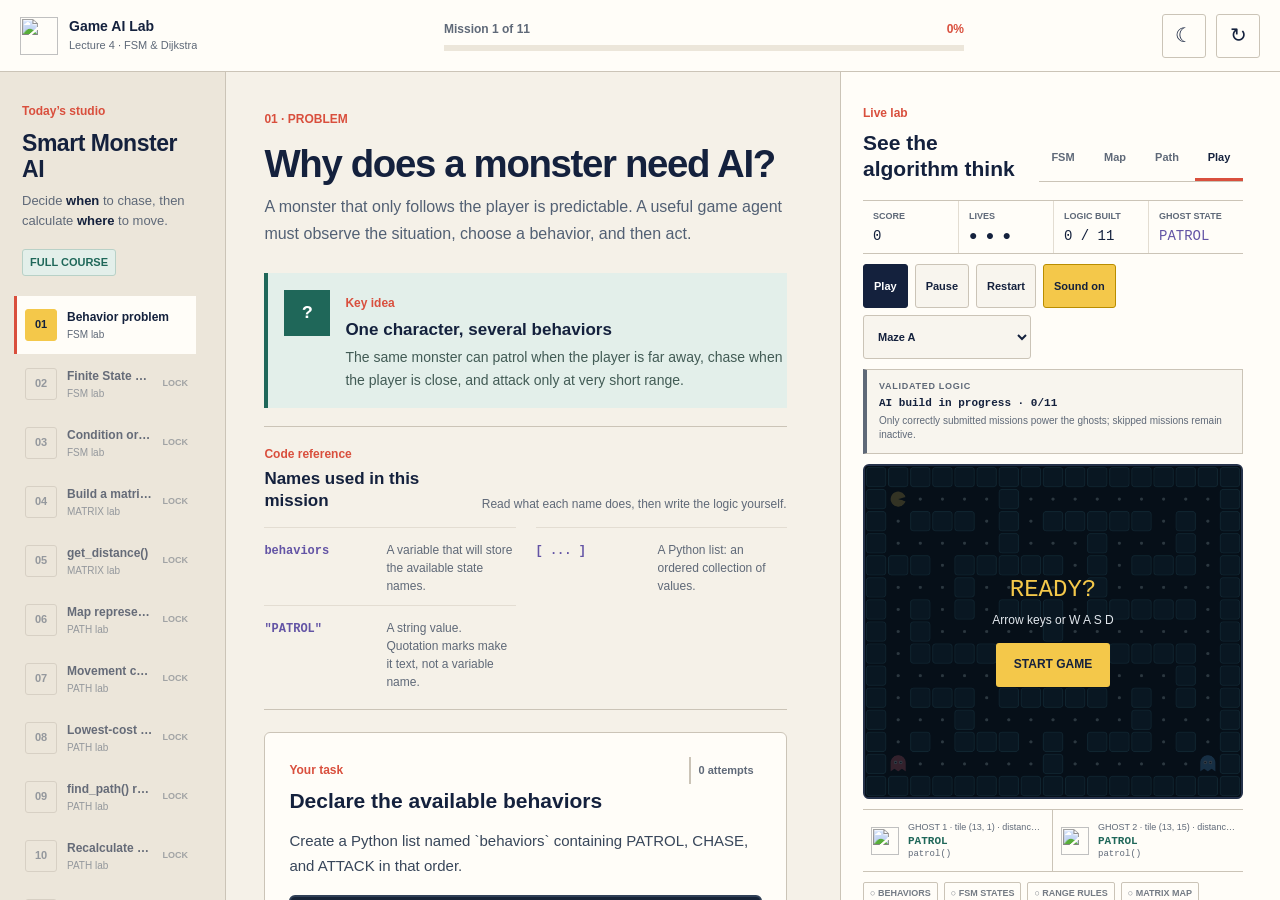
==== index.html @ 7ce1d68b "Add files via upload" ====
<!doctype html>
<html lang="en">
<head>
  <meta charset="UTF-8">
  <meta name="viewport" content="width=device-width, initial-scale=1.0">
  <meta name="description" content="Interactive Game AI lesson for high-school students: FSM and Dijkstra pathfinding.">
  <title>Game AI Lab · FSM &amp; Dijkstra</title>
  <script>
    (() => {
      const key = "game-ai-lab-theme-v1";
      try {
        const saved = localStorage.getItem(key);
        const theme = saved === "dark" || saved === "light"
          ? saved
          : (window.matchMedia("(prefers-color-scheme: dark)").matches ? "dark" : "light");
        document.documentElement.dataset.theme = theme;
        document.documentElement.style.colorScheme = theme;
      } catch (_) {
        document.documentElement.dataset.theme = "light";
      }
    })();
  </script>
  <link rel="stylesheet" href="styles.css">
</head>
<body>
  <a class="skip-link" href="#mainContent">Skip to lesson</a>
  <div class="app-shell">
    <header class="topbar">
      <a class="brand" href="#" aria-label="Game AI Lab home">
        <span class="brand-mark"><img src="assets/maze-runner-open.svg" alt=""></span>
        <span><strong>Game AI Lab</strong><small>Lecture 4 · FSM &amp; Dijkstra</small></span>
      </a>
      <div class="course-progress" id="courseProgress" role="progressbar" aria-label="Course progress" aria-valuemin="0" aria-valuemax="100" aria-valuenow="0">
        <div class="progress-copy"><span id="progressLabel">MISSION 1 / 11</span><strong id="progressPercent">0%</strong></div>
        <div class="progress-track"><span id="progressBar"></span></div>
      </div>
      <div class="top-actions">
        <button class="icon-button" id="themeToggleBtn" title="Switch to dark mode" aria-label="Switch to dark mode" aria-pressed="false"><span id="themeIcon" aria-hidden="true">☾</span></button>
        <button class="icon-button" id="resetProgressBtn" title="Reset course progress" aria-label="Reset course progress">↻</button>
      </div>
    </header>

    <aside class="syllabus-panel" aria-label="Lesson missions">
      <div class="syllabus-head">
        <span class="eyebrow">Today’s studio</span>
        <h1>Smart Monster AI</h1>
        <p>Decide <em>when</em> to chase, then calculate <em>where</em> to move.</p>
      </div>
      <div class="course-meta">
        <span>FULL COURSE</span>
      </div>
      <nav id="missionNav" class="mission-nav"></nav>
      <div class="sidebar-note">
        <span>Core formula</span>
        <code>new_cost = current + tile_cost</code>
      </div>
    </aside>

    <main class="lesson-panel" id="mainContent" tabindex="-1">
      <div class="mission-kicker">
        <span id="missionPhase">01 · PROBLEM</span>
      </div>
      <h2 id="missionTitle">Why does a monster need AI?</h2>
      <p id="missionLead" class="mission-lead"></p>

      <section class="concept-card" id="conceptCard" aria-labelledby="conceptTitle">
        <div class="concept-icon" id="conceptIcon">?</div>
        <div>
          <span class="card-label">Key idea</span>
          <h3 id="conceptTitle"></h3>
          <p id="conceptText"></p>
        </div>
      </section>

      <section class="code-reference" id="codeReference" hidden aria-labelledby="codeReferenceTitle"></section>

      <section class="mission-guide" id="missionGuide" hidden></section>

      <section class="task-card" aria-labelledby="taskTitle">
        <div class="task-head">
          <div><span class="card-label">Your task</span><h3 id="taskTitle"></h3></div>
          <div class="attempts" id="attemptsLabel">0 attempts</div>
        </div>
        <p id="taskPrompt" class="task-prompt"></p>
        <div id="answerArea" class="answer-area"></div>
        <div id="hintHistory" class="hint-history" aria-live="polite"></div>
        <div id="feedback" class="feedback" role="status" aria-live="polite"></div>
        <div class="task-actions">
          <button class="button skip" id="skipBtn">Skip mission</button>
          <button class="button ghost" id="hintBtn">Hint <span id="hintCount">0/3</span></button>
          <button class="button primary" id="checkBtn">Check answer</button>
        </div>
      </section>

      <div class="lesson-footer">
        <button class="text-button" id="prevBtn">← Previous</button>
        <span id="saveState">Progress saves automatically</span>
        <button class="button next" id="nextBtn" disabled>Next mission →</button>
      </div>
    </main>

    <aside class="lab-panel">
      <div class="lab-head">
        <div><span class="eyebrow">Live lab</span><h2>See the algorithm think</h2></div>
        <div class="lab-tabs" role="tablist" aria-label="Lab view">
          <button id="fsmTab" class="lab-tab active" role="tab" aria-controls="fsmLab" aria-selected="true">FSM</button>
          <button id="matrixTab" class="lab-tab" role="tab" aria-controls="matrixLab" aria-selected="false" tabindex="-1">Map</button>
          <button id="pathTab" class="lab-tab" role="tab" aria-controls="pathLab" aria-selected="false" tabindex="-1">Path</button>
          <button id="playTab" class="lab-tab" role="tab" aria-controls="playLab" aria-selected="false" tabindex="-1">Play</button>
        </div>
      </div>

      <section id="fsmLab" class="lab-view active" role="tabpanel" aria-labelledby="fsmTab">
        <div class="fsm-scene">
          <div class="distance-line" id="distanceLine"><span class="ghost-token"><img src="assets/ghost-coral.svg" alt="Ghost"></span><span class="distance-dots"></span><span class="player-token"><img src="assets/maze-runner-open.svg" alt="Maze runner"></span></div>
          <div class="distance-readout"><label for="distanceSlider">distance_to_player</label><strong id="distanceValue">230</strong></div>
          <input id="distanceSlider" type="range" min="0" max="300" value="230" aria-label="Distance to player">
        </div>
        <div class="state-flow">
          <article class="state-card" data-state="PATROL"><span>PATROL</span><small>distance &gt;= 200</small></article>
          <span class="flow-arrow">→</span>
          <article class="state-card" data-state="CHASE"><span>CHASE</span><small>50 &lt;= distance &lt; 200</small></article>
          <span class="flow-arrow">→</span>
          <article class="state-card" data-state="ATTACK"><span>ATTACK</span><small>distance &lt; 50</small></article>
        </div>
        <div class="lab-status"><span>CURRENT STATE</span><strong id="currentState">PATROL</strong><p id="stateReason">The player is far away, so the monster patrols.</p></div>
        <div class="mini-code"><span>Specific condition first</span><pre><code>if distance &lt; 50:       ATTACK
elif distance &lt; 200:    CHASE
else:                    PATROL</code></pre></div>
      </section>

      <section id="matrixLab" class="lab-view" role="tabpanel" aria-labelledby="matrixTab" hidden>
        <div class="matrix-lab-head">
          <span class="card-label">Student-built map</span>
          <h3>Matrix → Pac-Man board</h3>
          <p>Use <code>0</code> for paths, <code>1</code> for walls, and the strings <code>"P"</code>, <code>"G1"</code>, <code>"G2"</code> for character starts. One automatic wall is added around the matrix.</p>
          <button class="button primary" id="runMatrixLabBtn">Run current code</button>
        </div>
        <div class="matrix-stage">
          <div id="matrixGrid" class="matrix-grid empty" aria-label="Student matrix map preview">
            <span>Run an N × N matrix to build the map.</span>
          </div>
        </div>
        <div class="matrix-legend" aria-label="Matrix value legend">
          <span><i class="matrix-floor-key"></i><code>0</code> Pellet path</span>
          <span><i class="matrix-wall-key"></i><code>1</code> Maze wall</span>
          <span><img src="assets/maze-runner-open.svg" alt=""><code>"P"</code> Pac-Man</span>
          <span><img src="assets/ghost-coral.svg" alt=""><code>"G1"</code> Ghost 1</span>
          <span><img src="assets/ghost-blue.svg" alt=""><code>"G2"</code> Ghost 2</span>
          <span><i class="matrix-boundary-key"></i>Auto border</span>
        </div>
        <div class="metrics matrix-metrics">
          <div><span>BOARD</span><strong id="matrixSize">—</strong></div>
          <div><span>PATHS</span><strong id="matrixFloor">0</strong></div>
          <div><span>WALLS</span><strong id="matrixWalls">0</strong></div>
        </div>
        <div class="matrix-coordinates" aria-label="Character matrix coordinates">
          <div><span>PAC-MAN</span><strong id="matrixPacmanPos">—</strong></div>
          <div><span>GHOST 1</span><strong id="matrixGhostPos">—</strong></div>
          <div><span>GHOST 2</span><strong id="matrixGhost2Pos">—</strong></div>
          <div><span>GET_DISTANCE</span><strong id="matrixDistance">—</strong></div>
        </div>
        <div id="matrixStatus" class="path-status">No matrix has been run yet.</div>
      </section>

      <section id="pathLab" class="lab-view" role="tabpanel" aria-labelledby="pathTab" hidden>
        <div class="guide-launch">
          <div>
            <span class="guide-launch-label">Full visual guide</span>
            <strong>Explore all 7 Dijkstra cases</strong>
            <p>Place the ghost and Pac-Man, edit tile costs, and watch every search decision.</p>
          </div>
          <button class="button primary" id="openDijkstraGuideBtn">Open guide</button>
        </div>
        <div class="map-tabs" id="mapTabs" aria-label="Pathfinding map"></div>
        <div class="path-controls">
          <button class="small-button" id="stepPathBtn">Step</button>
          <button class="small-button primary-small" id="runPathBtn">Run</button>
          <button class="small-button" id="resetPathBtn">Reset</button>
          <button class="small-button" id="editCostBtn">Edit cost</button>
          <select id="speedSelect" aria-label="Animation speed"><option value="650">1×</option><option value="300">2×</option><option value="120">4×</option></select>
        </div>
        <div id="pathStatus" class="path-status">Start has cost 0. Press Step or Run.</div>
        <div class="grid-stage"><div id="pathGrid" class="path-grid" aria-label="Dijkstra pathfinding grid"></div></div>
        <div class="legend">
          <span><i class="frontier-key"></i>Frontier</span>
          <span><i class="visited-key"></i>Visited</span>
          <span><i class="current-key"></i>Current</span>
          <span><i class="path-key"></i>Path</span>
        </div>
        <div class="metrics">
          <div><span>FRONTIER</span><strong id="frontierMetric">1</strong></div>
          <div><span>VISITED</span><strong id="visitedMetric">0</strong></div>
          <div><span>PATH COST</span><strong id="costMetric">—</strong></div>
        </div>
      </section>

      <section id="playLab" class="lab-view" role="tabpanel" aria-labelledby="playTab" hidden>
        <div class="game-hud">
          <div><span>SCORE</span><strong id="gameScore">0</strong></div>
          <div><span>LIVES</span><strong id="gameLives">● ● ●</strong></div>
          <div><span>LOGIC BUILT</span><strong id="aiBuild">0 / 11</strong></div>
          <div class="game-state-main"><span>GHOST STATE</span><strong id="gameMainState">PATROL</strong></div>
        </div>
        <div class="game-controls">
          <button class="small-button primary-small" id="gamePlayBtn">Play</button>
          <button class="small-button" id="gamePauseBtn">Pause</button>
          <button class="small-button" id="gameRestartBtn">Restart</button>
          <button class="small-button active" id="gameSoundBtn">Sound on</button>
          <select id="gameMapSelect" aria-label="Game map"><option value="0">Maze A</option><option value="1">Maze B</option><option value="2" id="studentMapOption" disabled>Student map · build first</option></select>
        </div>
        <div class="runtime-status" id="runtimeStatus" data-ready="false" role="status">
          <span>VALIDATED LOGIC</span>
          <strong>AI build in progress</strong>
          <small>Correctly submitted missions power the playable ghosts.</small>
        </div>
        <div class="game-stage">
          <canvas id="gameCanvas" width="680" height="600" tabindex="0" aria-label="Playable Pac-Man game"></canvas>
          <div id="gameOverlay" class="game-overlay show">
            <strong>READY?</strong>
            <span>Arrow keys or W A S D</span>
            <button id="overlayPlayBtn">START GAME</button>
          </div>
        </div>
        <div class="ghost-monitor" id="ghostMonitor"></div>
        <div class="ai-feature-list" id="aiFeatureList"></div>
        <p class="game-note">The game runtime mirrors the validated Python logic: FSM chooses the state, CHASE calls Dijkstra, and <code>path[1]</code> becomes the ghost's next tile.</p>
      </section>
    </aside>
  </div>

  <dialog id="completeDialog" class="complete-dialog">
    <div class="complete-orbit"><span>✓</span></div>
    <span class="eyebrow">MISSION COMPLETE</span>
    <h2>You built a smart monster.</h2>
    <p>FSM decides <strong>when</strong> to chase. Dijkstra decides <strong>which path</strong> to take.</p>
    <div class="result-grid">
      <div><span>COURSE</span><strong>SMART MONSTER AI</strong></div>
      <div><span>MISSIONS</span><strong id="resultMissions">11 / 11</strong></div>
      <div><span>SKIPPED</span><strong id="resultSkipped">0</strong></div>
      <div><span>HINTS USED</span><strong id="resultHints"></strong></div>
    </div>
    <button class="button primary" id="closeCompleteBtn">Return to lab</button>
  </dialog>

  <dialog id="dijkstraGuideDialog" class="dijkstra-guide-dialog" aria-labelledby="dijkstraGuideTitle">
    <div class="guide-dialog-bar">
      <div>
        <strong id="dijkstraGuideTitle">Dijkstra Visual Guide</strong>
        <span>Complete interactive guide · 7 map cases</span>
      </div>
      <button class="guide-close" id="closeDijkstraGuideBtn" aria-label="Close Dijkstra visual guide">Close</button>
    </div>
    <iframe id="dijkstraGuideFrame" src="dijkstra_visual_guide.html" title="Interactive Dijkstra Algorithm Visual Guide"></iframe>
  </dialog>

  <div id="toast" class="toast" role="status"></div>

  <script src="data.js"></script>
  <script src="app.js"></script>
</body>
</html>
---- styles.css ----
:root {
  color-scheme: light;
  --paper: #f5f1e8;
  --surface: #fffdf8;
  --surface-muted: #ece6da;
  --surface-soft: #f8f5ee;
  --ink: #14213d;
  --text: #28364d;
  --muted: #5f6978;
  --line: #cbc4b7;
  --line-soft: #e3ddd2;
  --accent: #d94f3d;
  --accent-soft: #f8e6e1;
  --teal: #1f6759;
  --teal-soft: #e3efea;
  --violet: #6354a5;
  --violet-soft: #ece9f7;
  --yellow: #f4c84a;
  --yellow-soft: #fff4ca;
  --blue: #2f7896;
  --blue-soft: #e1eff4;
  --danger: #ad382f;
  --danger-soft: #f9e7e4;
  --red: #ad382f;
  --code: #172438;
  --code-text: #f7f1e4;
  --focus: #c2410c;
  --radius-sm: 3px;
  --radius: 6px;
  --font-ui: "Segoe UI Variable", "Aptos", "Segoe UI", Arial, sans-serif;
  --font-code: "Cascadia Code", Consolas, "Courier New", monospace;
}

:root[data-theme="dark"] {
  color-scheme: dark;
  --paper: #111821;
  --surface: #192330;
  --surface-muted: #161f2c;
  --surface-soft: #202b39;
  --ink: #f1f3f5;
  --text: #d9e0e9;
  --muted: #aeb8c4;
  --line: #465160;
  --line-soft: #303c4b;
  --accent: #ff7b67;
  --accent-soft: #3a2728;
  --teal: #69d0bb;
  --teal-soft: #173832;
  --violet: #b6a7ff;
  --violet-soft: #2d2949;
  --yellow: #f4d167;
  --yellow-soft: #3d3520;
  --blue: #7bc6e3;
  --blue-soft: #173541;
  --danger: #ff8c7f;
  --danger-soft: #3d2528;
  --red: #ff8c7f;
  --code: #0b1320;
  --code-text: #f4f1e8;
  --focus: #ffbd59;
}

* { box-sizing: border-box; }
html { min-width: 320px; background: var(--paper); }
body {
  min-width: 320px;
  min-height: 100dvh;
  margin: 0;
  overflow-x: hidden;
  background: var(--paper);
  color: var(--text);
  font-family: var(--font-ui);
  font-size: 16px;
  line-height: 1.55;
  text-rendering: optimizeLegibility;
}

button, input, textarea, select { font: inherit; }
button { color: inherit; touch-action: manipulation; }
img, canvas { max-width: 100%; }
[hidden] { display: none !important; }

.skip-link {
  position: fixed;
  left: 12px;
  top: 10px;
  z-index: 100;
  padding: 10px 14px;
  border: 2px solid var(--ink);
  background: var(--surface);
  color: var(--ink);
  font-weight: 700;
  text-decoration: none;
  transform: translateY(-140%);
}
.skip-link:focus { transform: translateY(0); }

button:focus-visible,
select:focus-visible,
input:focus-visible,
textarea:focus-visible,
[tabindex]:focus-visible,
a:focus-visible {
  outline: 3px solid var(--focus);
  outline-offset: 3px;
}

.app-shell {
  min-height: 100dvh;
  display: grid;
  grid-template-columns: 226px minmax(460px, 1fr) minmax(390px, 440px);
  grid-template-rows: 72px minmax(0, 1fr);
}

.topbar {
  position: sticky;
  top: 0;
  z-index: 20;
  grid-column: 1 / -1;
  display: grid;
  grid-template-columns: 226px minmax(280px, 1fr) auto;
  align-items: center;
  gap: 24px;
  min-width: 0;
  padding: 0 20px;
  border-bottom: 1px solid var(--line);
  background: var(--surface);
}

.brand {
  min-width: 0;
  min-height: 44px;
  display: flex;
  align-items: center;
  gap: 11px;
  color: var(--ink);
  text-decoration: none;
}
.brand-mark {
  flex: 0 0 auto;
  width: 38px;
  height: 38px;
}
.brand-mark img { display: block; width: 38px; height: 38px; }
.brand strong, .brand small { display: block; }
.brand strong { font-size: 14px; line-height: 1.2; }
.brand small {
  margin-top: 3px;
  overflow: hidden;
  color: var(--muted);
  font-size: 11px;
  line-height: 1.3;
  text-overflow: ellipsis;
  white-space: nowrap;
}

.course-progress {
  width: min(520px, 100%);
  justify-self: center;
}
.progress-copy {
  display: flex;
  justify-content: space-between;
  margin-bottom: 7px;
  color: var(--muted);
  font-size: 12px;
  font-weight: 600;
}
.progress-copy strong { color: var(--accent); }
.progress-track {
  height: 6px;
  overflow: hidden;
  background: var(--surface-muted);
}
.progress-track span {
  display: block;
  width: 0;
  height: 100%;
  background: var(--accent);
  transition: width .2s ease-out;
}

.top-actions {
  display: flex;
  align-items: center;
}
.top-actions { gap: 10px; justify-self: end; }
.icon-button {
  width: 44px;
  height: 44px;
  border: 1px solid var(--line);
  border-radius: var(--radius-sm);
  background: var(--surface);
  color: var(--ink);
  font-size: 20px;
  cursor: pointer;
}
.icon-button:hover { border-color: var(--accent); color: var(--accent); }
#themeIcon { display: block; line-height: 1; transform: translateY(-1px); }

.syllabus-panel,
.lesson-panel,
.lab-panel {
  min-width: 0;
  min-height: 0;
  height: calc(100dvh - 72px);
  overflow-y: auto;
  scrollbar-gutter: stable;
}

.syllabus-panel {
  padding: 26px 14px 18px;
  border-right: 1px solid var(--line);
  background: var(--surface-muted);
}
.syllabus-head { padding: 0 8px; }
.eyebrow,
.card-label {
  color: var(--accent);
  font-size: 12px;
  font-weight: 750;
}
.syllabus-head h1 {
  margin: 7px 0 8px;
  color: var(--ink);
  font-size: 23px;
  line-height: 1.15;
  letter-spacing: -.02em;
}
.syllabus-head p {
  margin: 0;
  color: var(--muted);
  font-size: 13px;
  line-height: 1.55;
}
.syllabus-head em {
  color: var(--ink);
  font-style: normal;
  font-weight: 700;
}
.course-meta {
  display: flex;
  flex-wrap: wrap;
  gap: 7px;
  margin: 18px 8px 20px;
}
.course-meta span {
  padding: 4px 7px;
  border: 1px solid #b8d1c7;
  border-radius: var(--radius-sm);
  background: var(--teal-soft);
  color: var(--teal);
  font-size: 11px;
  font-weight: 700;
}

.mission-nav { display: grid; gap: 1px; }
.nav-mission {
  width: 100%;
  min-height: 58px;
  display: grid;
  grid-template-columns: 32px minmax(0, 1fr) auto;
  align-items: center;
  gap: 10px;
  padding: 7px 8px;
  border: 0;
  border-left: 3px solid transparent;
  background: transparent;
  text-align: left;
  cursor: pointer;
}
.nav-mission:hover:not(:disabled) { background: rgba(255, 253, 248, .62); }
.nav-mission.active {
  border-left-color: var(--accent);
  background: var(--surface);
}
.nav-mission:disabled {
  color: #787f88;
  cursor: not-allowed;
  opacity: .62;
}
.nav-num {
  width: 32px;
  height: 32px;
  display: grid;
  place-items: center;
  border: 1px solid var(--line);
  border-radius: var(--radius-sm);
  background: transparent;
  color: var(--muted);
  font-size: 11px;
  font-weight: 800;
}
.nav-mission.active .nav-num {
  border-color: var(--yellow);
  background: var(--yellow);
  color: var(--ink);
}
.nav-mission.complete .nav-num {
  border-color: #a9c8bb;
  background: var(--teal-soft);
  color: var(--teal);
}
.nav-mission.skipped .nav-num {
  border-color: #b98d00;
  background: var(--yellow-soft);
  color: #725800;
}
.nav-mission.skipped .nav-lock { color: #806500; }
.nav-copy { min-width: 0; }
.nav-copy strong,
.nav-copy small { display: block; }
.nav-copy strong {
  overflow: hidden;
  color: var(--ink);
  font-size: 12px;
  line-height: 1.25;
  text-overflow: ellipsis;
  white-space: nowrap;
}
.nav-copy small {
  margin-top: 4px;
  color: var(--muted);
  font-size: 10px;
  line-height: 1.2;
}
.nav-lock {
  color: #747b84;
  font-size: 9px;
  font-weight: 700;
}
.sidebar-note {
  margin: 20px 8px 0;
  padding: 12px;
  border-top: 1px solid var(--line);
}
.sidebar-note span {
  display: block;
  margin-bottom: 7px;
  color: var(--muted);
  font-size: 11px;
  font-weight: 700;
}
.sidebar-note code {
  color: var(--ink);
  font: 10px/1.55 var(--font-code);
  overflow-wrap: anywhere;
  white-space: normal;
}

.lesson-panel {
  padding: clamp(28px, 3vw, 44px);
  background: var(--paper);
}
.lesson-panel > * {
  width: min(100%, 780px);
  margin-left: auto;
  margin-right: auto;
}
.mission-kicker {
  display: flex;
  justify-content: flex-start;
  gap: 16px;
  color: var(--muted);
  font-size: 12px;
  font-weight: 700;
}
.mission-kicker span:first-child { color: var(--accent); }
.lesson-panel > h2 {
  margin-top: 14px;
  margin-bottom: 10px;
  color: var(--ink);
  font-size: clamp(31px, 3vw, 42px);
  line-height: 1.08;
  letter-spacing: -.035em;
}
.mission-lead {
  max-width: 68ch;
  margin-top: 0;
  margin-bottom: 26px;
  color: #526074;
  font-size: 16px;
  line-height: 1.65;
}

.concept-card {
  display: grid;
  grid-template-columns: 46px minmax(0, 1fr);
  gap: 15px;
  padding: 17px 0 17px 16px;
  border: 0;
  border-left: 4px solid var(--teal);
  background: var(--teal-soft);
}
.concept-icon {
  width: 46px;
  height: 46px;
  display: grid;
  place-items: center;
  background: var(--teal);
  color: #fff;
  font: 800 18px var(--font-code);
}
.concept-card h3 {
  margin: 4px 0 5px;
  color: var(--ink);
  font-size: 17px;
  line-height: 1.3;
}
.concept-card p {
  max-width: 68ch;
  margin: 0;
  color: #425b55;
  font-size: 14px;
  line-height: 1.6;
}

.code-reference {
  margin-top: 18px;
  padding: 18px 0;
  border-top: 1px solid var(--line);
  border-bottom: 1px solid var(--line);
}
.code-reference-head {
  display: grid;
  grid-template-columns: minmax(0, 1fr) auto;
  align-items: end;
  gap: 4px 20px;
}
.code-reference-head .card-label { grid-column: 1 / -1; }
.code-reference-head h3 {
  margin: 0;
  color: var(--ink);
  font-size: 17px;
  line-height: 1.35;
}
.code-reference-head p {
  margin: 0;
  color: var(--muted);
  font-size: 12px;
  line-height: 1.45;
  text-align: right;
}
.code-reference-grid {
  display: grid;
  grid-template-columns: repeat(2, minmax(0, 1fr));
  gap: 10px 20px;
  margin: 14px 0 0;
}
.code-reference-grid > div {
  min-width: 0;
  display: grid;
  grid-template-columns: minmax(112px, .72fr) minmax(0, 1.6fr);
  gap: 10px;
  align-items: baseline;
  padding-top: 9px;
  border-top: 1px solid var(--line-soft);
}
.code-reference-grid dt,
.code-reference-grid dd { margin: 0; }
.code-reference-grid dt code {
  color: var(--violet);
  font: 700 12px/1.45 var(--font-code);
  overflow-wrap: anywhere;
}
.code-reference-grid dd {
  color: var(--muted);
  font-size: 12px;
  line-height: 1.5;
}

.mission-guide {
  margin-top: 18px;
  padding: 22px;
  border: 1px solid var(--line);
  border-radius: var(--radius);
  background: var(--surface-soft);
}
.mission-guide-head h3 {
  margin: 5px 0 6px;
  color: var(--ink);
  font-size: 20px;
  line-height: 1.3;
}
.mission-guide-head p {
  max-width: 72ch;
  margin: 0;
  color: var(--text);
  font-size: 14px;
}
.mission-term-grid {
  display: grid;
  grid-template-columns: repeat(2, minmax(0, 1fr));
  gap: 1px;
  margin: 18px 0;
  border: 1px solid var(--line);
  background: var(--line);
}
.mission-term-grid > div {
  min-width: 0;
  padding: 12px 14px;
  background: var(--surface);
}
.mission-term-grid dt { margin-bottom: 5px; }
.mission-term-grid dt code {
  color: var(--violet);
  font: 700 13px var(--font-code);
  overflow-wrap: anywhere;
}
.mission-term-grid dd {
  margin: 0;
  color: var(--muted);
  font-size: 13px;
  line-height: 1.5;
}
.mission-example {
  padding: 17px 18px;
  border-left: 4px solid var(--violet);
  background: var(--violet-soft);
}
.mission-example h4,
.mission-workflow h4 {
  margin: 0 0 7px;
  color: var(--ink);
  font-size: 15px;
}
.mission-example p {
  margin: 0;
  color: var(--text);
  font-size: 13px;
  line-height: 1.55;
}
.mission-example pre {
  max-width: 100%;
  margin: 12px 0;
  padding: 13px 14px;
  overflow-x: auto;
  border-radius: var(--radius-sm);
  background: var(--code);
  color: var(--code-text);
  font: 13px/1.65 var(--font-code);
}
.mission-example-result { font-weight: 650; }
.mission-workflow { margin-top: 18px; }
.mission-workflow ol {
  display: grid;
  gap: 8px;
  margin: 0;
  padding-left: 25px;
}
.mission-workflow li {
  padding-left: 4px;
  color: var(--text);
  font-size: 14px;
  line-height: 1.5;
}
.mission-workflow li::marker {
  color: var(--accent);
  font-weight: 800;
}

.task-card {
  margin-top: 22px;
  padding: 24px;
  border: 1px solid var(--line);
  border-radius: var(--radius);
  background: var(--surface);
}
.task-head {
  display: flex;
  align-items: start;
  justify-content: space-between;
  gap: 16px;
}
.task-head h3 {
  margin: 5px 0 0;
  color: var(--ink);
  font-size: 21px;
  line-height: 1.3;
}
.attempts {
  flex: 0 0 auto;
  padding: 5px 8px;
  border-left: 2px solid var(--line);
  color: var(--muted);
  font-size: 11px;
  font-weight: 700;
}
.task-prompt {
  max-width: 70ch;
  color: #38465a;
  font-size: 15px;
  line-height: 1.65;
}
.answer-area { min-height: 104px; margin-top: 16px; }

.choice-grid {
  display: grid;
  grid-template-columns: repeat(2, minmax(0, 1fr));
  gap: 10px;
}
.choice-option {
  min-height: 52px;
  padding: 11px 13px;
  border: 1px solid var(--line);
  border-radius: var(--radius-sm);
  background: var(--surface-soft);
  color: var(--text);
  text-align: left;
  font-size: 14px;
  line-height: 1.4;
  cursor: pointer;
}
.choice-option:hover { border-color: var(--ink); background: #fff; }
.choice-option.selected {
  border-color: var(--teal);
  border-left-width: 4px;
  background: var(--teal-soft);
  color: var(--ink);
}

.code-input {
  width: 100%;
  max-width: 100%;
  min-height: 280px;
  padding: 15px;
  resize: vertical;
  overflow-x: hidden;
  border: 2px solid #304057;
  border-radius: var(--radius);
  outline: none;
  background: var(--code);
  color: var(--code-text);
  caret-color: var(--yellow);
  font: 14px/1.65 var(--font-code);
  tab-size: 4;
  white-space: pre-wrap;
}
.code-input:focus-visible { border-color: var(--focus); }
.code-prefix {
  max-width: 100%;
  padding: 11px 13px;
  overflow-wrap: anywhere;
  border: 1px solid var(--line);
  border-bottom: 0;
  background: var(--surface-muted);
  color: #465266;
  font: 13px/1.55 var(--font-code);
  white-space: pre-wrap;
}
.code-prefix + .code-input { border-radius: 0 0 var(--radius) var(--radius); }

.order-bank,
.order-answer {
  min-height: 56px;
  display: flex;
  flex-wrap: wrap;
  gap: 8px;
  padding: 10px;
  border-radius: var(--radius-sm);
}
.order-bank {
  border: 1px solid var(--line-soft);
  background: var(--surface-muted);
}
.order-answer {
  margin-bottom: 10px;
  border: 2px dashed #928b80;
  background: var(--surface-soft);
}
.order-answer:empty::before {
  align-self: center;
  color: var(--muted);
  content: "Click lines below to build your answer";
  font-size: 13px;
}
.order-chip {
  min-height: 40px;
  padding: 8px 10px;
  border: 1px solid #aaa296;
  border-radius: var(--radius-sm);
  background: var(--surface);
  color: var(--ink);
  font: 12px var(--font-code);
  cursor: pointer;
}
.order-answer .order-chip {
  border-color: #a79dce;
  background: var(--violet-soft);
}
.triple-grid {
  display: grid;
  grid-template-columns: repeat(3, minmax(0, 1fr));
  gap: 10px;
}
.mini-select {
  display: grid;
  gap: 7px;
  color: var(--muted);
  font-size: 12px;
}
.mini-select select {
  width: 100%;
  min-height: 44px;
  padding: 0 9px;
  border: 1px solid var(--line);
  border-radius: var(--radius-sm);
  background: var(--surface);
  color: var(--ink);
}
.task-note { margin-top: 11px; color: var(--muted); font-size: 12px; }

.code-editor { position: relative; }
.code-suggestions {
  margin-top: 6px;
  overflow: hidden;
  border: 1px solid #53647c;
  border-radius: var(--radius-sm);
  background: var(--code);
  color: var(--code-text);
  box-shadow: 0 8px 20px rgb(20 28 42 / 16%);
}
.code-suggestion {
  width: 100%;
  min-height: 46px;
  display: grid;
  grid-template-columns: minmax(0, 1fr) auto;
  align-items: center;
  gap: 14px;
  padding: 8px 12px;
  border: 0;
  border-bottom: 1px solid #344259;
  background: transparent;
  color: var(--code-text);
  text-align: left;
  cursor: pointer;
}
.code-suggestion:last-child { border-bottom: 0; }
.code-suggestion:hover,
.code-suggestion.active { background: #24324a; }
.code-suggestion code {
  min-width: 0;
  overflow: hidden;
  color: #f2cf65;
  font: 13px/1.4 var(--font-code);
  text-overflow: ellipsis;
  white-space: nowrap;
}
.code-suggestion span {
  color: #b8c2d0;
  font-size: 11px;
  text-align: right;
}

.feedback {
  min-height: 0;
  margin-top: 13px;
  border-radius: var(--radius-sm);
  font-size: 13px;
  line-height: 1.5;
  white-space: pre-line;
}
.feedback:not(:empty) { min-height: 44px; padding: 11px 13px; }
.feedback.error {
  border-left: 4px solid var(--danger);
  background: var(--danger-soft);
  color: #822a24;
}
.feedback.success {
  border-left: 4px solid var(--teal);
  background: var(--teal-soft);
  color: #164e43;
}
.feedback.hint {
  border-left: 4px solid #b88c00;
  background: var(--yellow-soft);
  color: #685000;
}
.hint-history:not(:empty) {
  margin-top: 13px;
  padding: 12px 14px;
  border-left: 4px solid #b88c00;
  background: var(--yellow-soft);
  color: #594600;
  font-size: 12px;
  line-height: 1.55;
}
.hint-history strong { display: block; margin-bottom: 5px; color: #463800; }
.hint-history ol { margin: 0; padding-left: 20px; }
.hint-history li + li { margin-top: 5px; }
.task-actions {
  display: flex;
  justify-content: flex-end;
  gap: 10px;
  margin-top: 16px;
}
.button {
  min-height: 44px;
  padding: 0 17px;
  border: 1px solid var(--line);
  border-radius: var(--radius-sm);
  background: var(--surface-muted);
  color: var(--ink);
  font-size: 13px;
  font-weight: 750;
  cursor: pointer;
}
.button:hover:not(:disabled) { border-color: var(--ink); background: #fff; }
.button.primary { border-color: var(--ink); background: var(--ink); color: #fff; }
.button.primary:hover:not(:disabled) { background: #24324d; }
.button.ghost { color: #465266; }
.button.skip {
  border-style: dashed;
  background: transparent;
  color: var(--muted);
}
.button.skip:hover:not(:disabled) {
  border-color: var(--yellow);
  background: var(--yellow-soft);
  color: var(--ink);
}
.button.next { border-color: var(--accent); background: var(--accent); color: #fff; }
.button.next:hover:not(:disabled) { background: #be4032; }
.button:disabled,
.text-button:disabled {
  cursor: not-allowed;
  opacity: .48;
}
.lesson-footer {
  display: grid;
  grid-template-columns: 1fr auto 1fr;
  align-items: center;
  margin-top: 22px;
}
.lesson-footer .next { justify-self: end; }
.lesson-footer > span { color: var(--muted); font-size: 11px; }
.text-button {
  min-height: 44px;
  padding: 0 6px;
  border: 0;
  background: transparent;
  color: #465266;
  font-size: 13px;
  cursor: pointer;
  justify-self: start;
}
.text-button:hover:not(:disabled) { color: var(--accent); text-decoration: underline; }

.lab-panel {
  padding: 28px 22px;
  border-left: 1px solid var(--line);
  background: var(--surface);
}
.lab-head {
  display: flex;
  align-items: end;
  justify-content: space-between;
  gap: 16px;
  margin-bottom: 18px;
}
.lab-head h2 {
  margin: 5px 0 0;
  color: var(--ink);
  font-size: 21px;
  line-height: 1.25;
}
.lab-tabs {
  flex: 0 0 auto;
  display: flex;
  gap: 4px;
  border-bottom: 1px solid var(--line);
}
.lab-tab {
  min-width: 48px;
  min-height: 44px;
  padding: 0 9px;
  border: 0;
  border-bottom: 3px solid transparent;
  background: transparent;
  color: var(--muted);
  font-size: 11px;
  font-weight: 750;
  cursor: pointer;
}
.lab-tab:hover { color: var(--ink); }
.lab-tab.active { border-bottom-color: var(--accent); color: var(--ink); }
.lab-view { display: none; }
.lab-view.active { display: block; }

.fsm-scene {
  padding: 18px;
  border: 1px solid var(--line);
  border-radius: var(--radius);
  background: var(--surface-soft);
}
.distance-line {
  --distance-ratio: .7667;
  position: relative;
  height: 46px;
}
.ghost-token,
.player-token {
  position: absolute;
  top: 0;
  z-index: 1;
  width: 46px;
  height: 46px;
}
.ghost-token { left: 0; }
.player-token {
  left: calc((100% - 46px) * var(--distance-ratio));
  transition: left .16s ease-out;
}
.ghost-token img,
.player-token img { display: block; width: 46px; height: 46px; }
.distance-dots {
  position: absolute;
  top: 22px;
  left: 23px;
  width: calc((100% - 46px) * var(--distance-ratio));
  height: 1px;
  border-top: 2px dotted #968f84;
  transition: width .16s ease-out;
}
.distance-readout {
  display: flex;
  justify-content: space-between;
  margin: 15px 0 7px;
  color: #4f5a69;
  font: 12px var(--font-code);
}
.distance-readout strong { color: var(--teal); font-size: 17px; }
input[type="range"] {
  width: 100%;
  min-height: 44px;
  margin: 0;
  accent-color: var(--teal);
  cursor: pointer;
}

.state-flow {
  display: grid;
  grid-template-columns: 1fr auto 1fr auto 1fr;
  align-items: center;
  gap: 7px;
  margin-top: 14px;
}
.state-card {
  min-width: 0;
  padding: 12px 5px;
  border: 1px solid var(--line);
  border-radius: var(--radius-sm);
  background: var(--surface-soft);
  text-align: center;
  opacity: .66;
}
.state-card span,
.state-card small { display: block; }
.state-card span { color: var(--ink); font-size: 11px; font-weight: 800; }
.state-card small { margin-top: 5px; color: var(--muted); font-size: 8px; line-height: 1.35; }
.state-card.active {
  border-width: 2px;
  border-color: var(--teal);
  background: var(--teal-soft);
  opacity: 1;
}
.state-card[data-state="CHASE"].active {
  border-color: var(--violet);
  background: var(--violet-soft);
}
.state-card[data-state="ATTACK"].active {
  border-color: var(--danger);
  background: var(--danger-soft);
}
.flow-arrow { color: #817a70; font-size: 13px; }
.lab-status {
  margin-top: 14px;
  padding: 15px 16px;
  border-left: 4px solid var(--teal);
  background: var(--teal-soft);
}
.lab-status span {
  color: #4f665f;
  font-size: 10px;
  font-weight: 700;
}
.lab-status strong {
  display: block;
  margin-top: 4px;
  color: var(--teal);
  font: 22px var(--font-code);
}
.lab-status p {
  margin: 5px 0 0;
  color: #425b55;
  font-size: 12px;
  line-height: 1.5;
}
.mini-code {
  margin-top: 14px;
  overflow: hidden;
  border: 1px solid #9fa7b2;
  border-radius: var(--radius);
}
.mini-code > span {
  display: block;
  padding: 8px 12px;
  background: var(--surface-muted);
  color: #635100;
  font-size: 11px;
  font-weight: 700;
}
.mini-code pre {
  margin: 0;
  padding: 13px;
  overflow-x: hidden;
  background: var(--code);
  color: var(--code-text);
  font: 11px/1.65 var(--font-code);
  overflow-wrap: anywhere;
  white-space: pre-wrap;
}

.matrix-lab-head {
  padding: 15px 16px;
  border-left: 4px solid var(--teal);
  background: var(--teal-soft);
}
.matrix-lab-head h3 { margin: 4px 0 6px; color: var(--ink); font-size: 18px; }
.matrix-lab-head p { margin: 0 0 12px; color: #405850; font-size: 12px; line-height: 1.55; }
.matrix-lab-head code { font-family: var(--font-code); }
.matrix-stage {
  min-height: 300px;
  display: grid;
  place-items: center;
  margin-top: 12px;
  padding: 14px;
  overflow: hidden;
  border: 1px solid var(--line);
  border-radius: var(--radius);
  background: #050713;
}
.matrix-grid {
  width: min(100%, 340px);
  aspect-ratio: 1;
  display: grid;
  gap: 1px;
  padding: 5px;
  border: 2px solid #397ee8;
  background: #02040c;
  box-shadow: inset 0 0 0 2px #081b43;
}
.matrix-grid.empty {
  aspect-ratio: auto;
  min-height: 250px;
  place-items: center;
  border: 1px dashed #868e83;
  background: transparent;
  color: #b8c5d8;
  font-size: 12px;
  text-align: center;
}
.matrix-cell {
  position: relative;
  min-width: 0;
  display: grid;
  place-items: center;
  aspect-ratio: 1;
  overflow: hidden;
  user-select: none;
}
.matrix-cell.floor { background: #050713; }
.matrix-cell.floor::after {
  width: 20%;
  max-width: 5px;
  aspect-ratio: 1;
  border-radius: 50%;
  background: #f7d76d;
  box-shadow: 0 0 4px rgb(247 215 109 / 48%);
  content: "";
}
.matrix-cell.floor.runner::after,
.matrix-cell.floor.ghost::after { display: none; }
.matrix-cell.wall {
  background: #07142e;
  box-shadow: inset 0 0 0 1px #4b91ff, inset 0 0 0 3px #102c68;
}
.matrix-cell.wall.boundary { background: #091a3d; }
.matrix-cell img {
  position: absolute;
  z-index: 1;
  width: 78%;
  height: 78%;
  object-fit: contain;
}
.matrix-legend {
  display: flex;
  flex-wrap: wrap;
  gap: 8px 14px;
  margin: 10px 0;
  color: var(--muted);
  font-size: 11px;
}
.matrix-legend span { display: inline-flex; align-items: center; gap: 5px; }
.matrix-legend i { width: 13px; height: 13px; border: 1px solid #7c8579; }
.matrix-legend img { width: 17px; height: 17px; object-fit: contain; }
.matrix-floor-key {
  border-color: #20345c !important;
  background: radial-gradient(circle, #f7d76d 0 18%, #050713 20% 100%);
}
.matrix-wall-key {
  border-color: #4b91ff !important;
  background: #102c68;
  box-shadow: inset 0 0 0 2px #07142e;
}
.matrix-boundary-key {
  border-color: #6aa6ff !important;
  background: #091a3d;
  box-shadow: inset 0 0 0 2px #1b4b9e;
}
.matrix-metrics { margin-top: 0; }
.matrix-coordinates {
  display: grid;
  grid-template-columns: repeat(4, minmax(0, 1fr));
  margin-top: 10px;
  border-top: 1px solid var(--line);
  border-bottom: 1px solid var(--line);
}
.matrix-coordinates div { min-width: 0; padding: 9px 10px; }
.matrix-coordinates div + div { border-left: 1px solid var(--line-soft); }
.matrix-coordinates span,
.matrix-coordinates strong { display: block; }
.matrix-coordinates span {
  overflow: hidden;
  color: var(--muted);
  font-size: 9px;
  font-weight: 700;
  text-overflow: ellipsis;
  white-space: nowrap;
}
.matrix-coordinates strong {
  margin-top: 4px;
  color: var(--ink);
  font: 13px var(--font-code);
  white-space: nowrap;
}

.map-tabs {
  display: grid;
  grid-template-columns: repeat(3, minmax(0, 1fr));
  gap: 6px;
  margin-bottom: 10px;
}
.guide-launch {
  display: flex;
  align-items: center;
  justify-content: space-between;
  gap: 14px;
  margin-bottom: 14px;
  padding: 14px 14px 14px 16px;
  border-left: 4px solid var(--blue);
  background: var(--blue-soft);
}
.guide-launch-label {
  display: block;
  margin-bottom: 3px;
  color: #305b6f;
  font-size: 10px;
  font-weight: 750;
  text-transform: uppercase;
}
.guide-launch strong {
  display: block;
  color: var(--ink);
  font-size: 15px;
  line-height: 1.3;
}
.guide-launch p {
  margin: 4px 0 0;
  color: #425b67;
  font-size: 11px;
  line-height: 1.45;
}
.guide-launch .button { flex: 0 0 auto; }
.map-tab {
  min-height: 44px;
  border: 1px solid var(--line);
  border-radius: var(--radius-sm);
  background: var(--surface-soft);
  color: var(--muted);
  font-size: 11px;
  font-weight: 750;
  cursor: pointer;
}
.map-tab:hover { border-color: var(--ink); color: var(--ink); }
.map-tab.active {
  border-color: var(--teal);
  background: var(--teal-soft);
  color: var(--teal);
}
.path-controls,
.game-controls {
  display: flex;
  flex-wrap: wrap;
  gap: 7px;
}
.small-button,
.path-controls select,
.game-controls select {
  min-width: 44px;
  min-height: 44px;
  padding: 0 10px;
  border: 1px solid var(--line);
  border-radius: var(--radius-sm);
  background: var(--surface-soft);
  color: var(--ink);
  font-size: 11px;
  font-weight: 700;
  cursor: pointer;
}
.small-button:hover,
.path-controls select:hover,
.game-controls select:hover { border-color: var(--ink); }
.primary-small {
  border-color: var(--ink);
  background: var(--ink);
  color: #fff;
}
.small-button.active {
  border-color: #b98d00;
  background: var(--yellow);
  color: var(--ink);
}
.path-status {
  min-height: 48px;
  margin: 10px 0;
  padding: 10px 11px;
  border-left: 3px solid var(--blue);
  background: var(--blue-soft);
  color: #364d58;
  font: 11px/1.5 var(--font-code);
}
.grid-stage {
  width: 100%;
  display: grid;
  place-items: center;
  padding: 8px;
  overflow: hidden;
  border: 1px solid #aeb6bd;
  border-radius: var(--radius);
  background: #e6e1d7;
}
.path-grid { width: min-content; max-width: 100%; display: grid; gap: 2px; }
.grid-cell {
  position: relative;
  width: clamp(25px, 2.35vw, 34px);
  aspect-ratio: 1;
  display: grid;
  place-items: center;
  border: 1px solid #c5c0b7;
  border-radius: 2px;
  background: var(--surface);
  color: #526074;
  font: 9px var(--font-code);
  user-select: none;
}
.grid-cell.wall {
  border-color: #2b3850;
  background: #34425a;
  color: transparent;
  box-shadow: inset 0 0 0 2px #243149;
}
.grid-cell.high { background: #f5d9d3; color: #913b32; }
.grid-cell.frontier { border-color: var(--violet); background: var(--violet-soft); color: #4d3f8d; }
.grid-cell.visited { border-color: #6fa6bc; background: var(--blue-soft); }
.grid-cell.current { border: 3px solid #9b7600; background: var(--yellow-soft); }
.grid-cell.path { border: 2px solid var(--teal); background: var(--teal-soft); }
.grid-cell.editable { cursor: pointer; }
.grid-cell.editable:hover { border-color: #9b7600; }
.cell-token {
  position: absolute;
  inset: 2px;
  z-index: 3;
  display: grid;
  place-items: center;
}
.cell-token img { display: block; width: 100%; height: 100%; object-fit: contain; }
.path-arrow {
  position: absolute;
  z-index: 2;
  color: var(--teal);
  font-size: 15px;
  font-weight: 900;
}
.legend {
  display: flex;
  flex-wrap: wrap;
  justify-content: center;
  gap: 12px;
  margin: 10px 0;
  color: var(--muted);
  font-size: 10px;
}
.legend span { display: flex; align-items: center; gap: 5px; }
.legend i { width: 11px; height: 11px; display: inline-block; border: 1px solid; }
.frontier-key { border-color: var(--violet) !important; background: var(--violet-soft); }
.visited-key { border-color: #6fa6bc !important; background: var(--blue-soft); }
.current-key { border-color: #9b7600 !important; background: var(--yellow-soft); }
.path-key { border-color: var(--teal) !important; background: var(--teal-soft); }

.metrics,
.game-hud {
  display: grid;
  border-top: 1px solid var(--line);
  border-bottom: 1px solid var(--line);
}
.metrics { grid-template-columns: repeat(3, 1fr); }
.game-hud {
  grid-template-columns: repeat(4, 1fr);
  margin-bottom: 10px;
}
.metrics div,
.game-hud > div {
  min-width: 0;
  padding: 9px 10px;
}
.metrics div + div,
.game-hud > div + div { border-left: 1px solid var(--line-soft); }
.metrics span,
.metrics strong,
.game-hud span,
.game-hud strong { display: block; }
.metrics span,
.game-hud span {
  overflow: hidden;
  color: var(--muted);
  font-size: 9px;
  font-weight: 700;
  text-overflow: ellipsis;
  white-space: nowrap;
}
.metrics strong,
.game-hud strong {
  margin-top: 4px;
  color: var(--ink);
  font: 14px var(--font-code);
  white-space: nowrap;
}
.game-hud .game-state-main strong { color: var(--violet); }
.game-controls { margin-bottom: 10px; }
.runtime-status {
  display: grid;
  gap: 2px;
  margin-bottom: 10px;
  padding: 10px 12px;
  border: 1px solid var(--line);
  border-left: 4px solid var(--muted);
  background: var(--surface-soft);
}
.runtime-status span {
  color: var(--muted);
  font-size: 9px;
  font-weight: 800;
  letter-spacing: .08em;
}
.runtime-status strong {
  color: var(--ink);
  font: 700 11px/1.4 var(--font-code);
}
.runtime-status small {
  color: var(--muted);
  font-size: 10px;
  line-height: 1.45;
}
.runtime-status[data-ready="true"] {
  border-left-color: var(--teal);
  background: var(--teal-soft);
}
.runtime-status[data-ready="true"] span,
.runtime-status[data-ready="true"] strong { color: var(--teal); }
.game-stage {
  position: relative;
  width: 100%;
  overflow: hidden;
  border: 2px solid #25324a;
  border-radius: var(--radius);
  background: #07101b;
}
#gameCanvas {
  width: 100%;
  height: auto;
  aspect-ratio: 17 / 15;
  display: block;
  touch-action: none;
}
.game-overlay {
  position: absolute;
  inset: 0;
  display: none;
  place-content: center;
  justify-items: center;
  gap: 8px;
  background: rgba(7, 16, 27, .82);
  text-align: center;
}
.game-overlay.show { display: grid; }
.game-overlay strong {
  color: var(--yellow);
  font: 24px var(--font-code);
}
.game-overlay span { color: #e2e7ed; font-size: 12px; }
.game-overlay button {
  min-height: 44px;
  margin-top: 5px;
  padding: 0 16px;
  border: 2px solid var(--yellow);
  border-radius: var(--radius-sm);
  background: var(--yellow);
  color: var(--ink);
  font-size: 12px;
  font-weight: 800;
  cursor: pointer;
}
.ghost-monitor {
  display: grid;
  grid-template-columns: repeat(2, minmax(0, 1fr));
  margin-top: 10px;
  border-top: 1px solid var(--line);
}
.ghost-reading {
  min-width: 0;
  min-height: 62px;
  display: grid;
  grid-template-columns: 28px minmax(0, 1fr);
  align-items: center;
  gap: 9px;
  padding: 9px 8px;
  border-bottom: 1px solid var(--line);
}
.ghost-reading:nth-child(odd) { border-right: 1px solid var(--line); }
.ghost-reading > img { display: block; width: 28px; height: 28px; }
.ghost-reading-copy { min-width: 0; display: grid; gap: 1px; }
.ghost-reading span { overflow: hidden; color: var(--muted); font-size: 9px; text-overflow: ellipsis; white-space: nowrap; }
.ghost-reading strong { color: var(--teal); font: 700 11px var(--font-code); }
.ghost-reading small { overflow: hidden; color: var(--muted); font: 9px/1.4 var(--font-code); text-overflow: ellipsis; white-space: nowrap; }
.ghost-reading[data-state="CHASE"] strong { color: var(--violet); }
.ghost-reading[data-state="ATTACK"] strong { color: var(--danger); }
.ai-feature-list {
  display: flex;
  flex-wrap: wrap;
  gap: 6px;
  margin-top: 10px;
}
.ai-feature {
  padding: 4px 6px;
  border: 1px solid var(--line);
  border-radius: 2px;
  background: transparent;
  color: #747b84;
  font-size: 9px;
  font-weight: 700;
}
.ai-feature.on {
  border-color: #9fc4b5;
  background: var(--teal-soft);
  color: var(--teal);
}
.game-note { margin: 9px 0 0; color: var(--muted); font-size: 11px; line-height: 1.5; }

dialog { color: var(--text); }
dialog::backdrop { background: rgba(20, 33, 61, .55); }
.complete-dialog {
  width: min(760px, calc(100vw - 32px));
  max-width: calc(100vw - 32px);
  max-height: calc(100dvh - 32px);
  padding: 32px;
  overflow-y: auto;
  border: 1px solid var(--line);
  border-radius: 8px;
  background: var(--surface);
  box-shadow: 0 24px 70px rgba(20, 33, 61, .22);
}
.dijkstra-guide-dialog {
  width: calc(100vw - 24px);
  max-width: calc(100vw - 24px);
  height: calc(100dvh - 24px);
  max-height: calc(100dvh - 24px);
  margin: auto;
  padding: 0;
  overflow: hidden;
  border: 1px solid #263765;
  border-radius: var(--radius);
  background: #050713;
  box-shadow: 0 24px 70px rgba(5, 7, 19, .36);
}
.guide-dialog-bar {
  height: 58px;
  display: flex;
  align-items: center;
  justify-content: space-between;
  gap: 16px;
  padding: 0 12px 0 18px;
  border-bottom: 1px solid #263765;
  background: #0b1024;
  color: #f4f7ff;
}
.guide-dialog-bar strong,
.guide-dialog-bar span { display: block; }
.guide-dialog-bar strong { font-size: 14px; }
.guide-dialog-bar span { margin-top: 2px; color: #aeb8d8; font-size: 11px; }
.guide-close {
  min-width: 64px;
  min-height: 44px;
  padding: 0 14px;
  border: 1px solid #00b7ff;
  border-radius: 2px;
  background: #071126;
  color: #f4f7ff;
  font-weight: 750;
  cursor: pointer;
}
.guide-close:hover { border-color: #ffe44d; color: #ffe44d; }
.dijkstra-guide-dialog iframe {
  width: 100%;
  height: calc(100% - 58px);
  display: block;
  border: 0;
  background: #050713;
}
.complete-dialog h2 {
  margin: 8px 0;
  color: var(--ink);
  font-size: 30px;
  line-height: 1.18;
  letter-spacing: -.025em;
}
.complete-dialog > p {
  max-width: 62ch;
  color: var(--muted);
  line-height: 1.65;
}
.complete-dialog { text-align: center; }
.complete-orbit {
  width: 70px;
  height: 70px;
  margin: 0 auto 15px;
  display: grid;
  place-items: center;
  border: 2px solid #b68a00;
  border-radius: 50%;
}
.complete-orbit span {
  width: 46px;
  height: 46px;
  display: grid;
  place-items: center;
  border-radius: 50%;
  background: var(--yellow);
  color: var(--ink);
  font-size: 24px;
  font-weight: 900;
}
.result-grid {
  display: grid;
  grid-template-columns: repeat(4, minmax(0, 1fr));
  margin: 23px 0;
  border-top: 1px solid var(--line);
  border-bottom: 1px solid var(--line);
}
.result-grid div { min-width: 0; padding: 14px 8px; }
.result-grid div + div { border-left: 1px solid var(--line); }
.result-grid span,
.result-grid strong { display: block; }
.result-grid span { color: var(--muted); font-size: 10px; font-weight: 700; }
.result-grid strong { margin-top: 5px; color: var(--ink); }
.toast {
  position: fixed;
  right: 20px;
  bottom: 20px;
  z-index: 50;
  max-width: calc(100vw - 40px);
  padding: 12px 15px;
  border-radius: var(--radius-sm);
  background: var(--ink);
  color: #fff;
  font-size: 13px;
  font-weight: 700;
  opacity: 0;
  pointer-events: none;
  transform: translateY(10px);
  transition: opacity .18s ease, transform .18s ease;
}
.toast.show { opacity: 1; transform: translateY(0); }

.button,
.icon-button,
.choice-option,
.nav-mission,
.lab-tab,
.map-tab,
.small-button {
  transition: color .16s ease, background-color .16s ease, border-color .16s ease, opacity .16s ease;
}

body,
.topbar,
.syllabus-panel,
.lesson-panel,
.lab-panel,
.task-card,
.concept-card,
.code-reference,
.mission-guide,
.fsm-scene,
.complete-dialog {
  transition: color .18s ease, background-color .18s ease, border-color .18s ease;
}

/* Dark theme keeps the paper-like hierarchy while reducing projector glare. */
:root[data-theme="dark"] .course-meta span {
  border-color: #34675d;
}
:root[data-theme="dark"] .nav-mission:hover:not(:disabled) { background: rgb(255 255 255 / 6%); }
:root[data-theme="dark"] .nav-mission:disabled,
:root[data-theme="dark"] .nav-lock,
:root[data-theme="dark"] .ai-feature { color: #929daa; }
:root[data-theme="dark"] .nav-mission.complete .nav-num { border-color: #3f776c; }
:root[data-theme="dark"] .nav-mission.skipped .nav-num {
  border-color: #8c7832;
  color: #ffe59a;
}
:root[data-theme="dark"] .nav-mission.skipped .nav-lock { color: #f3d77d; }
:root[data-theme="dark"] .nav-mission.active .nav-num,
:root[data-theme="dark"] .small-button.active,
:root[data-theme="dark"] .game-overlay button,
:root[data-theme="dark"] .complete-orbit span {
  color: #172033;
}
:root[data-theme="dark"] .mission-lead,
:root[data-theme="dark"] .task-prompt { color: #c7d0dc; }
:root[data-theme="dark"] .concept-icon { color: #10251f; }
:root[data-theme="dark"] .concept-card p,
:root[data-theme="dark"] .code-reference-head p,
:root[data-theme="dark"] .mission-guide-head p,
:root[data-theme="dark"] .mission-example p,
:root[data-theme="dark"] .mission-workflow li,
:root[data-theme="dark"] .lab-status p,
:root[data-theme="dark"] .matrix-lab-head p { color: #bed7d0; }
:root[data-theme="dark"] .choice-option:hover,
:root[data-theme="dark"] .button:hover:not(:disabled) {
  background: #293544;
}
:root[data-theme="dark"] .code-prefix,
:root[data-theme="dark"] .button.ghost,
:root[data-theme="dark"] .text-button { color: #bac4d0; }
:root[data-theme="dark"] .button.skip { color: #aeb8c4; }
:root[data-theme="dark"] .feedback.error { color: #ffc2ba; }
:root[data-theme="dark"] .feedback.success { color: #a9eadb; }
:root[data-theme="dark"] .feedback.hint,
:root[data-theme="dark"] .hint-history { color: #f3dc8a; }
:root[data-theme="dark"] .hint-history strong { color: #ffe9a3; }
:root[data-theme="dark"] .button.primary,
:root[data-theme="dark"] .primary-small {
  border-color: #dfe7ef;
  background: #dfe7ef;
  color: #101722;
}
:root[data-theme="dark"] .button.primary:hover:not(:disabled),
:root[data-theme="dark"] .primary-small:hover:not(:disabled) { background: #ffffff; }
:root[data-theme="dark"] .button.next { color: #21130f; }
:root[data-theme="dark"] .button.next:hover:not(:disabled) { background: #ff927f; }
:root[data-theme="dark"] .distance-dots { border-color: #657180; }
:root[data-theme="dark"] .distance-readout { color: #b7c1cd; }
:root[data-theme="dark"] .flow-arrow { color: #8e99a6; }
:root[data-theme="dark"] .lab-status span { color: #a9cfc5; }
:root[data-theme="dark"] .mini-code > span { color: #f0d77f; }
:root[data-theme="dark"] .matrix-stage {
  border-color: #465568;
  background: #050713;
}
:root[data-theme="dark"] .matrix-grid {
  border-color: #397ee8;
  background: #02040c;
}
:root[data-theme="dark"] .matrix-grid.empty { border-color: #697586; background: transparent; }
:root[data-theme="dark"] .matrix-cell.floor { background: #050713; }
:root[data-theme="dark"] .matrix-cell.wall { background: #07142e; }
:root[data-theme="dark"] .matrix-cell.wall.boundary { background: #091a3d; }
:root[data-theme="dark"] .guide-launch-label { color: #9ed5ea; }
:root[data-theme="dark"] .guide-launch p { color: #bfd1dc; }
:root[data-theme="dark"] .path-status { color: #c1dbe5; }
:root[data-theme="dark"] .grid-stage {
  border-color: #465568;
  background: #101925;
}
:root[data-theme="dark"] .grid-cell { border-color: #465466; color: #c2ccd7; }
:root[data-theme="dark"] .grid-cell.wall {
  border-color: #080e18;
  background: #0a1320;
  box-shadow: inset 0 0 0 2px #162337;
}
:root[data-theme="dark"] .grid-cell.high { background: #4a292b; color: #ffc0b8; }
:root[data-theme="dark"] .grid-cell.frontier { color: #d6ceff; }
:root[data-theme="dark"] .grid-cell.visited { border-color: #528aa2; }
:root[data-theme="dark"] .grid-cell.current { border-color: var(--yellow); color: #ffeaa6; }
:root[data-theme="dark"] .grid-cell.editable:hover { border-color: var(--yellow); }
:root[data-theme="dark"] .ai-feature.on { border-color: #3e776b; }
:root[data-theme="dark"] dialog::backdrop { background: rgb(3 8 14 / 72%); }
:root[data-theme="dark"] .complete-dialog { box-shadow: 0 24px 70px rgb(0 0 0 / 42%); }
:root[data-theme="dark"] .toast { background: #e7edf3; color: #101722; }

@media (max-width: 1240px) {
  .app-shell {
    grid-template-columns: 210px minmax(0, 1fr);
    grid-template-rows: 72px auto auto;
  }
  .topbar { grid-template-columns: 210px minmax(240px, 1fr) auto; }
  .syllabus-panel {
    grid-column: 1;
    grid-row: 2 / 4;
    position: sticky;
    top: 72px;
  }
  .lesson-panel {
    grid-column: 2;
    grid-row: 2;
    height: auto;
    overflow: visible;
  }
  .lab-panel {
    grid-column: 2;
    grid-row: 3;
    height: auto;
    min-height: 620px;
    overflow: visible;
    border-top: 1px solid var(--line);
    border-left: 0;
  }
  .lab-panel > * { max-width: 760px; margin-left: auto; margin-right: auto; }
  .grid-cell { width: clamp(29px, 4.7vw, 40px); }
}

@media (max-width: 820px) {
  .app-shell { grid-template-columns: 190px minmax(0, 1fr); }
  .topbar { grid-template-columns: 190px minmax(0, 1fr) auto; gap: 14px; padding: 0 14px; }
  .brand small { display: none; }
  .lesson-panel { padding: 28px 22px; }
  .lab-panel { padding: 26px 22px; }
  .choice-grid { grid-template-columns: 1fr; }
  .triple-grid { grid-template-columns: 1fr; }
  .task-actions { justify-content: stretch; }
  .task-actions .button { flex: 1; }
}

@media (max-width: 640px) {
  body { font-size: 16px; }
  .app-shell { display: block; }
  .topbar {
    min-height: 92px;
    display: grid;
    grid-template-columns: minmax(0, 1fr) auto;
    grid-template-rows: 54px 38px;
    gap: 0 12px;
    padding: 0 12px;
  }
  .brand strong { font-size: 14px; }
  .course-progress {
    grid-column: 1 / -1;
    grid-row: 2;
    align-self: start;
    padding-bottom: 9px;
  }
  .progress-copy { margin-bottom: 5px; font-size: 11px; }
  .syllabus-panel,
  .lesson-panel,
  .lab-panel {
    position: static;
    width: 100%;
    height: auto;
    min-height: 0;
    overflow: visible;
    scrollbar-gutter: auto;
  }
  .syllabus-panel {
    padding: 22px 14px;
    border-right: 0;
    border-bottom: 1px solid var(--line);
  }
  .syllabus-head h1 { font-size: 25px; }
  .syllabus-head p { font-size: 15px; }
  .course-meta { margin-bottom: 16px; }
  .mission-nav {
    grid-template-columns: repeat(3, minmax(0, 1fr));
    gap: 6px;
  }
  .matrix-coordinates { grid-template-columns: repeat(2, minmax(0, 1fr)); }
  .matrix-coordinates div:nth-child(3) { border-left: 0; border-top: 1px solid var(--line-soft); }
  .matrix-coordinates div:nth-child(4) { border-top: 1px solid var(--line-soft); }
  .nav-mission {
    min-width: 0;
    min-height: 72px;
    display: grid;
    grid-template-columns: 28px minmax(0, 1fr);
    align-content: center;
    gap: 7px;
    padding: 8px 6px;
    border: 1px solid transparent;
    border-top: 3px solid transparent;
  }
  .nav-mission.active {
    border-color: var(--line);
    border-top-color: var(--accent);
  }
  .nav-num { width: 28px; height: 28px; }
  .nav-copy strong {
    display: -webkit-box;
    overflow: hidden;
    font-size: 11px;
    line-height: 1.25;
    white-space: normal;
    -webkit-box-orient: vertical;
    -webkit-line-clamp: 2;
  }
  .nav-copy small,
  .nav-lock,
  .sidebar-note { display: none; }
  .lesson-panel { padding: 28px 16px 30px; }
  .mission-kicker { font-size: 11px; }
  .lesson-panel > h2 { font-size: 33px; }
  .mission-lead { font-size: 16px; }
  .concept-card {
    grid-template-columns: 40px minmax(0, 1fr);
    gap: 12px;
    padding: 15px 12px;
  }
  .concept-icon { width: 40px; height: 40px; }
  .code-reference-head {
    grid-template-columns: minmax(0, 1fr);
    align-items: start;
  }
  .code-reference-head p { text-align: left; }
  .code-reference-grid { grid-template-columns: minmax(0, 1fr); }
  .code-reference-grid > div {
    grid-template-columns: minmax(100px, .7fr) minmax(0, 1.6fr);
  }
  .mission-guide { padding: 18px 14px; }
  .mission-term-grid { grid-template-columns: minmax(0, 1fr); }
  .mission-example { padding: 15px 13px; }
  .task-card { padding: 20px 16px; }
  .task-head { display: grid; }
  .attempts { justify-self: start; }
  .code-input { min-height: 260px; font-size: 13px; }
  .code-suggestion {
    grid-template-columns: minmax(0, 1fr);
    gap: 2px;
  }
  .code-suggestion span { text-align: left; }
  .task-actions { flex-direction: column-reverse; }
  .lesson-footer {
    grid-template-columns: 1fr 1fr;
    gap: 10px;
  }
  .lesson-footer > span { display: none; }
  .lesson-footer .button,
  .lesson-footer .text-button { width: 100%; }
  .lab-panel { padding: 28px 14px 36px; }
  .guide-launch { align-items: stretch; flex-direction: column; }
  .guide-launch .button { width: 100%; }
  .lab-head { align-items: start; }
  .lab-head h2 { font-size: 22px; }
  .lab-tab { min-height: 44px; }
  .small-button,
  .path-controls select,
  .game-controls select { min-height: 44px; }
  .state-flow { gap: 4px; }
  .state-card { padding: 10px 2px; }
  .state-card span { font-size: 10px; }
  .state-card small { font-size: 7px; }
  .metrics span,
  .game-hud span { font-size: 8px; }
  .metrics strong,
  .game-hud strong { font-size: 12px; }
  .grid-cell { width: clamp(24px, 7.25vw, 34px); }
  .complete-dialog {
    width: calc(100vw - 24px);
    max-width: calc(100vw - 24px);
    max-height: calc(100dvh - 24px);
    margin: auto;
    padding: 24px 18px;
  }
  .dijkstra-guide-dialog {
    width: 100vw;
    max-width: 100vw;
    height: 100dvh;
    max-height: 100dvh;
    border: 0;
    border-radius: 0;
  }
  .complete-dialog h2 { font-size: 28px; }
  .result-grid { grid-template-columns: 1fr; }
  .result-grid div + div { border-top: 1px solid var(--line); border-left: 0; }
}

@media (max-width: 380px) {
  .mission-nav { grid-template-columns: repeat(2, minmax(0, 1fr)); }
  .lab-head { display: grid; }
  .lab-tabs { justify-self: start; }
  .game-hud { grid-template-columns: repeat(2, 1fr); }
  .game-hud > div:nth-child(3) { border-left: 0; border-top: 1px solid var(--line-soft); }
  .game-hud > div:nth-child(4) { border-top: 1px solid var(--line-soft); }
  .ghost-monitor { grid-template-columns: 1fr; }
  .ghost-reading:nth-child(odd) { border-right: 0; }
}

@media (prefers-reduced-motion: reduce) {
  *, *::before, *::after {
    scroll-behavior: auto !important;
    transition-duration: .01ms !important;
    animation-duration: .01ms !important;
    animation-iteration-count: 1 !important;
  }
}

@media (forced-colors: active) {
  .nav-mission.active,
  .lab-tab.active,
  .choice-option.selected,
  .state-card.active { border-color: Highlight; }
}
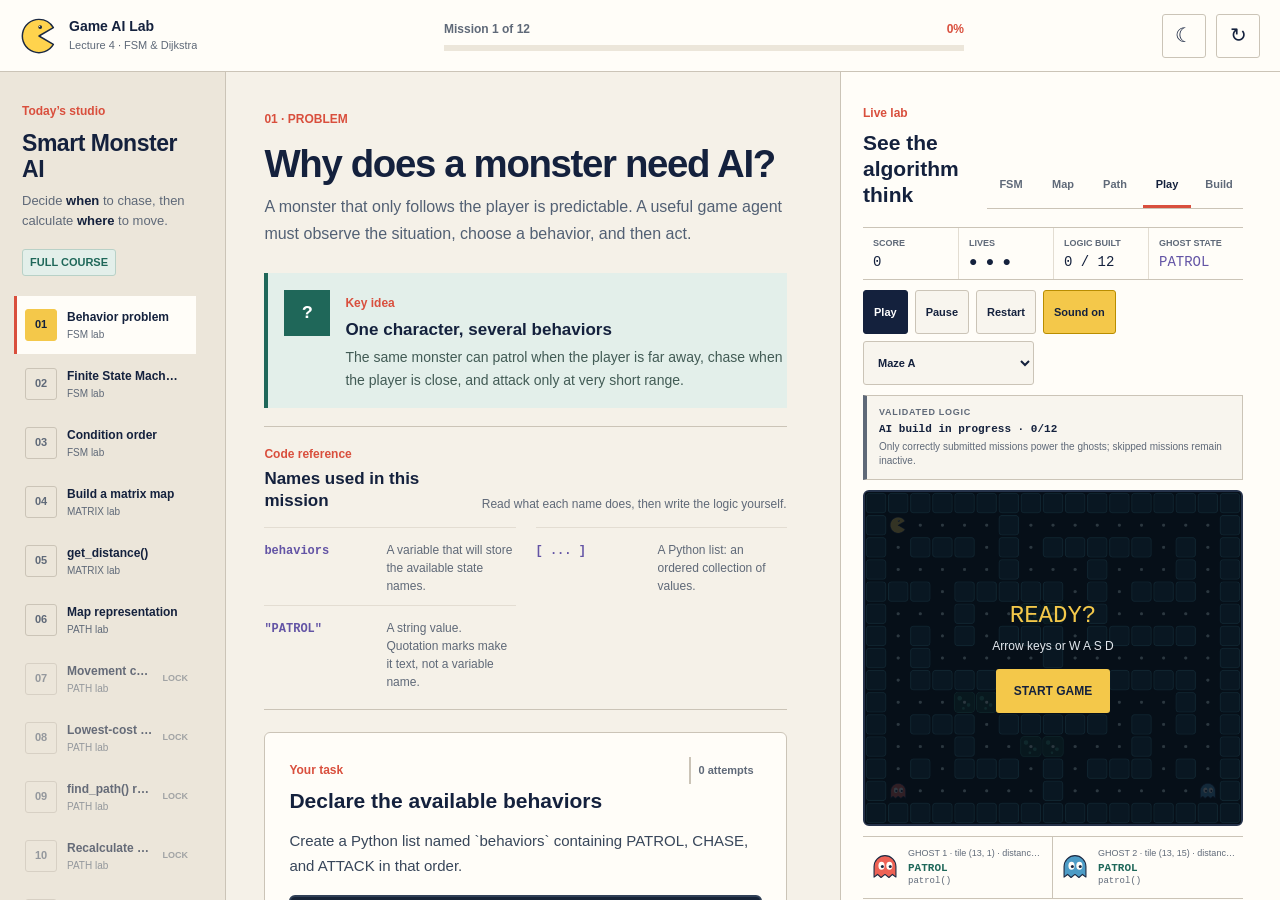
==== commit 735907be: "Update to session-2 build: slime cost rework, playground builder, coins - Mission 7 reworked: NEAR_W" ====
--- a/index.html
+++ b/index.html
@@ -31,7 +31,7 @@
         <span><strong>Game AI Lab</strong><small>Lecture 4 · FSM &amp; Dijkstra</small></span>
       </a>
       <div class="course-progress" id="courseProgress" role="progressbar" aria-label="Course progress" aria-valuemin="0" aria-valuemax="100" aria-valuenow="0">
-        <div class="progress-copy"><span id="progressLabel">MISSION 1 / 11</span><strong id="progressPercent">0%</strong></div>
+        <div class="progress-copy"><span id="progressLabel">MISSION 1 / 12</span><strong id="progressPercent">0%</strong></div>
         <div class="progress-track"><span id="progressBar"></span></div>
       </div>
       <div class="top-actions">
@@ -107,6 +107,7 @@
           <button id="matrixTab" class="lab-tab" role="tab" aria-controls="matrixLab" aria-selected="false" tabindex="-1">Map</button>
           <button id="pathTab" class="lab-tab" role="tab" aria-controls="pathLab" aria-selected="false" tabindex="-1">Path</button>
           <button id="playTab" class="lab-tab" role="tab" aria-controls="playLab" aria-selected="false" tabindex="-1">Play</button>
+          <button id="buildTab" class="lab-tab" role="tab" aria-controls="buildLab" aria-selected="false" tabindex="-1">Build</button>
         </div>
       </div>
 
@@ -199,7 +200,7 @@
         <div class="game-hud">
           <div><span>SCORE</span><strong id="gameScore">0</strong></div>
           <div><span>LIVES</span><strong id="gameLives">● ● ●</strong></div>
-          <div><span>LOGIC BUILT</span><strong id="aiBuild">0 / 11</strong></div>
+          <div><span>LOGIC BUILT</span><strong id="aiBuild">0 / 12</strong></div>
           <div class="game-state-main"><span>GHOST STATE</span><strong id="gameMainState">PATROL</strong></div>
         </div>
         <div class="game-controls">
@@ -207,7 +208,7 @@
           <button class="small-button" id="gamePauseBtn">Pause</button>
           <button class="small-button" id="gameRestartBtn">Restart</button>
           <button class="small-button active" id="gameSoundBtn">Sound on</button>
-          <select id="gameMapSelect" aria-label="Game map"><option value="0">Maze A</option><option value="1">Maze B</option><option value="2" id="studentMapOption" disabled>Student map · build first</option></select>
+          <select id="gameMapSelect" aria-label="Game map"><option value="0">Maze A</option><option value="1">Maze B</option><option value="2" id="studentMapOption" disabled>Student map · build first</option><option value="3" id="playgroundMapOption" disabled>Playground · design first</option></select>
         </div>
         <div class="runtime-status" id="runtimeStatus" data-ready="false" role="status">
           <span>VALIDATED LOGIC</span>
@@ -224,7 +225,38 @@
         </div>
         <div class="ghost-monitor" id="ghostMonitor"></div>
         <div class="ai-feature-list" id="aiFeatureList"></div>
-        <p class="game-note">The game runtime mirrors the validated Python logic: FSM chooses the state, CHASE calls Dijkstra, and <code>path[1]</code> becomes the ghost's next tile.</p>
+        <p class="game-note">The game runtime mirrors the validated Python logic: FSM chooses the state, CHASE calls Dijkstra, and <code>path[1]</code> becomes the ghost's next tile. Green slime tiles cost 2, so ghosts cross them at half speed — Pac-Man hops over them freely.</p>
+      </section>
+
+      <section id="buildLab" class="lab-view" role="tabpanel" aria-labelledby="buildTab" hidden>
+        <div class="matrix-lab-head">
+          <span class="card-label">Level designer</span>
+          <h3>Design your own maze</h3>
+          <p>Pick a tool and drag on the grid. An automatic border wall surrounds the board, every open tile gets a pellet, slime slows ghosts to half speed, and coins are 50-point bonus pickups. A level only starts when both ghosts can reach Pac-Man.</p>
+        </div>
+        <div class="build-controls">
+          <label class="build-size" for="buildSize">Size
+            <input id="buildSize" type="range" min="8" max="25" step="1" value="12" aria-label="Playground map size">
+            <strong id="buildSizeValue">12 × 12</strong>
+          </label>
+          <button class="small-button" id="clearBuildBtn">Clear</button>
+        </div>
+        <div class="build-tools" id="buildTools" role="toolbar" aria-label="Painting tools">
+          <button class="build-tool active" data-tool="wall"><i class="tool-chip chip-wall"></i>Wall</button>
+          <button class="build-tool" data-tool="floor"><i class="tool-chip chip-floor"></i>Floor</button>
+          <button class="build-tool" data-tool="slime"><i class="tool-chip chip-slime"></i>Slime</button>
+          <button class="build-tool" data-tool="coin"><i class="tool-chip chip-coin"></i>Coin</button>
+          <button class="build-tool" data-tool="pacman"><img src="assets/maze-runner-open.svg" alt="">P</button>
+          <button class="build-tool" data-tool="g1"><img src="assets/ghost-coral.svg" alt="">G1</button>
+          <button class="build-tool" data-tool="g2"><img src="assets/ghost-blue.svg" alt="">G2</button>
+        </div>
+        <div class="matrix-stage">
+          <div id="buildGrid" class="matrix-grid build-grid" aria-label="Playground level designer grid"></div>
+        </div>
+        <div id="buildStatus" class="path-status">Pick a tool and drag on the grid.</div>
+        <div class="build-actions">
+          <button class="button primary" id="playBuildBtn">Play this map</button>
+        </div>
       </section>
     </aside>
   </div>
@@ -236,7 +268,7 @@
     <p>FSM decides <strong>when</strong> to chase. Dijkstra decides <strong>which path</strong> to take.</p>
     <div class="result-grid">
       <div><span>COURSE</span><strong>SMART MONSTER AI</strong></div>
-      <div><span>MISSIONS</span><strong id="resultMissions">11 / 11</strong></div>
+      <div><span>MISSIONS</span><strong id="resultMissions">12 / 12</strong></div>
       <div><span>SKIPPED</span><strong id="resultSkipped">0</strong></div>
       <div><span>HINTS USED</span><strong id="resultHints"></strong></div>
     </div>
--- a/styles.css
+++ b/styles.css
@@ -1927,3 +1927,125 @@
   .choice-option.selected,
   .state-card.active { border-color: Highlight; }
 }
+
+/* Build lab · playground level designer */
+.build-controls {
+  display: flex;
+  align-items: center;
+  gap: 10px;
+  margin-top: 12px;
+}
+.build-size {
+  flex: 1;
+  display: flex;
+  align-items: center;
+  gap: 10px;
+  color: var(--ink);
+  font-size: 11px;
+  font-weight: 700;
+  letter-spacing: .08em;
+  text-transform: uppercase;
+}
+.build-size input[type="range"] {
+  flex: 1;
+  min-width: 0;
+  accent-color: var(--teal);
+}
+.build-size strong {
+  min-width: 58px;
+  text-align: right;
+  font-family: var(--font-code);
+  font-size: 12px;
+}
+.build-tools {
+  display: flex;
+  flex-wrap: wrap;
+  gap: 6px;
+  margin-top: 10px;
+}
+.build-tool {
+  display: inline-flex;
+  align-items: center;
+  gap: 6px;
+  min-height: 40px;
+  padding: 0 12px;
+  border: 1px solid var(--line);
+  border-radius: var(--radius-sm);
+  background: var(--surface-soft);
+  color: var(--ink);
+  font-size: 11px;
+  font-weight: 700;
+  cursor: pointer;
+}
+.build-tool:hover { border-color: var(--ink); }
+.build-tool.active {
+  border-color: #b98d00;
+  background: var(--yellow);
+  color: #16211c;
+}
+.build-tool img { width: 18px; height: 18px; }
+.tool-chip {
+  width: 14px;
+  height: 14px;
+  border-radius: 4px;
+}
+.chip-wall { background: #07142e; box-shadow: inset 0 0 0 1px #4b91ff; }
+.chip-floor { background: #050713; box-shadow: inset 0 0 0 1px #5c6a7c; }
+.chip-slime { background: #0d2c22; box-shadow: inset 0 0 0 1px #35b27e; }
+.build-grid {
+  width: min(100%, 380px);
+  touch-action: none;
+  cursor: crosshair;
+  user-select: none;
+}
+.build-grid .matrix-cell img { pointer-events: none; }
+.matrix-cell.slime { background: #0d2c22; box-shadow: inset 0 0 0 1px #2f8f6a; }
+.matrix-cell.slime::after {
+  content: "";
+  width: 32%;
+  max-width: 7px;
+  aspect-ratio: 1;
+  border-radius: 50%;
+  background: #5ff4c8;
+  box-shadow: 0 0 5px rgb(95 244 200 / 55%);
+}
+.matrix-cell.slime.runner::after,
+.matrix-cell.slime.ghost::after { display: none; }
+.build-actions {
+  display: flex;
+  justify-content: flex-end;
+  margin-top: 10px;
+}
+.build-task { display: grid; gap: 12px; justify-items: start; }
+.build-checklist {
+  width: 100%;
+  margin: 0;
+  padding: 12px 14px;
+  list-style: none;
+  display: grid;
+  gap: 6px;
+  border: 1px solid var(--line);
+  border-radius: var(--radius);
+  background: var(--surface-soft);
+  color: var(--ink);
+  font: 12px/1.5 var(--font-code);
+}
+.build-checklist li.done { color: #1f8a63; }
+:root[data-theme="dark"] .build-checklist li.done { color: #5ff4c8; }
+:root[data-theme="dark"] .matrix-cell.slime { background: #0d2c22; }
+
+/* Build lab · coin tile */
+.chip-coin { background: #3a2d05; box-shadow: inset 0 0 0 1px #ffd34d; }
+.matrix-cell.coin { background: #050713; }
+.matrix-cell.coin::after {
+  content: "";
+  width: 42%;
+  max-width: 9px;
+  aspect-ratio: 1;
+  border-radius: 50%;
+  background: #ffd34d;
+  box-shadow: 0 0 6px rgb(255 211 77 / 70%), inset 0 0 0 1.5px #b98d00;
+}
+.matrix-cell.coin.runner::after,
+.matrix-cell.coin.ghost::after { display: none; }
+:root[data-theme="dark"] .matrix-cell.coin { background: #050713; }
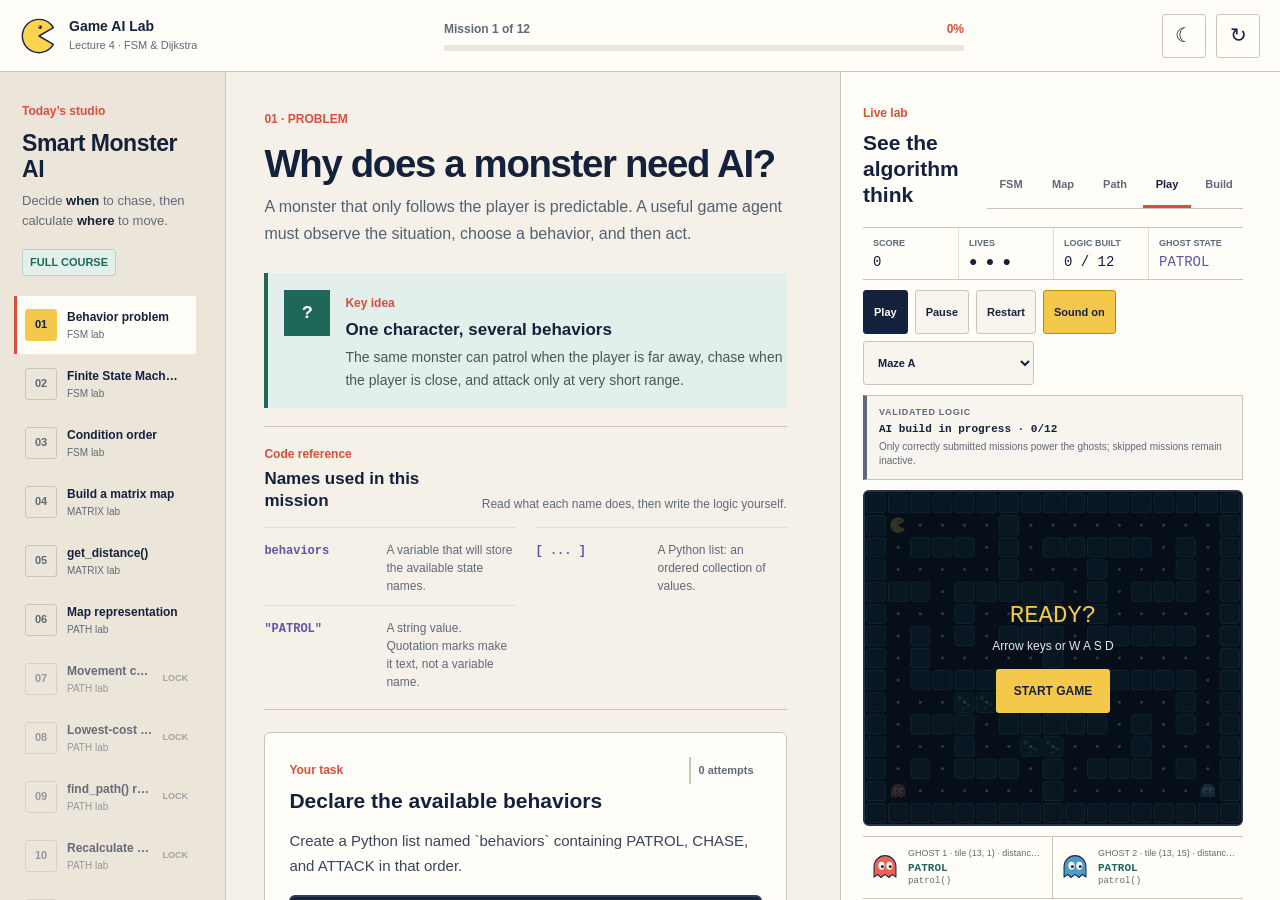
==== commit 724ba0fe: "Polish metadata: slime-era meta description, slime tile color in Dijkstra guide Co-Authored-By: Clau" ====
--- a/index.html
+++ b/index.html
@@ -3,7 +3,7 @@
 <head>
   <meta charset="UTF-8">
   <meta name="viewport" content="width=device-width, initial-scale=1.0">
-  <meta name="description" content="Interactive Game AI lesson for high-school students: FSM and Dijkstra pathfinding.">
+  <meta name="description" content="Interactive Game AI lesson for high-school students: FSM decisions, Dijkstra pathfinding with slime costs, and a playable Pac-Man level builder across 12 missions.">
   <title>Game AI Lab · FSM &amp; Dijkstra</title>
   <script>
     (() => {
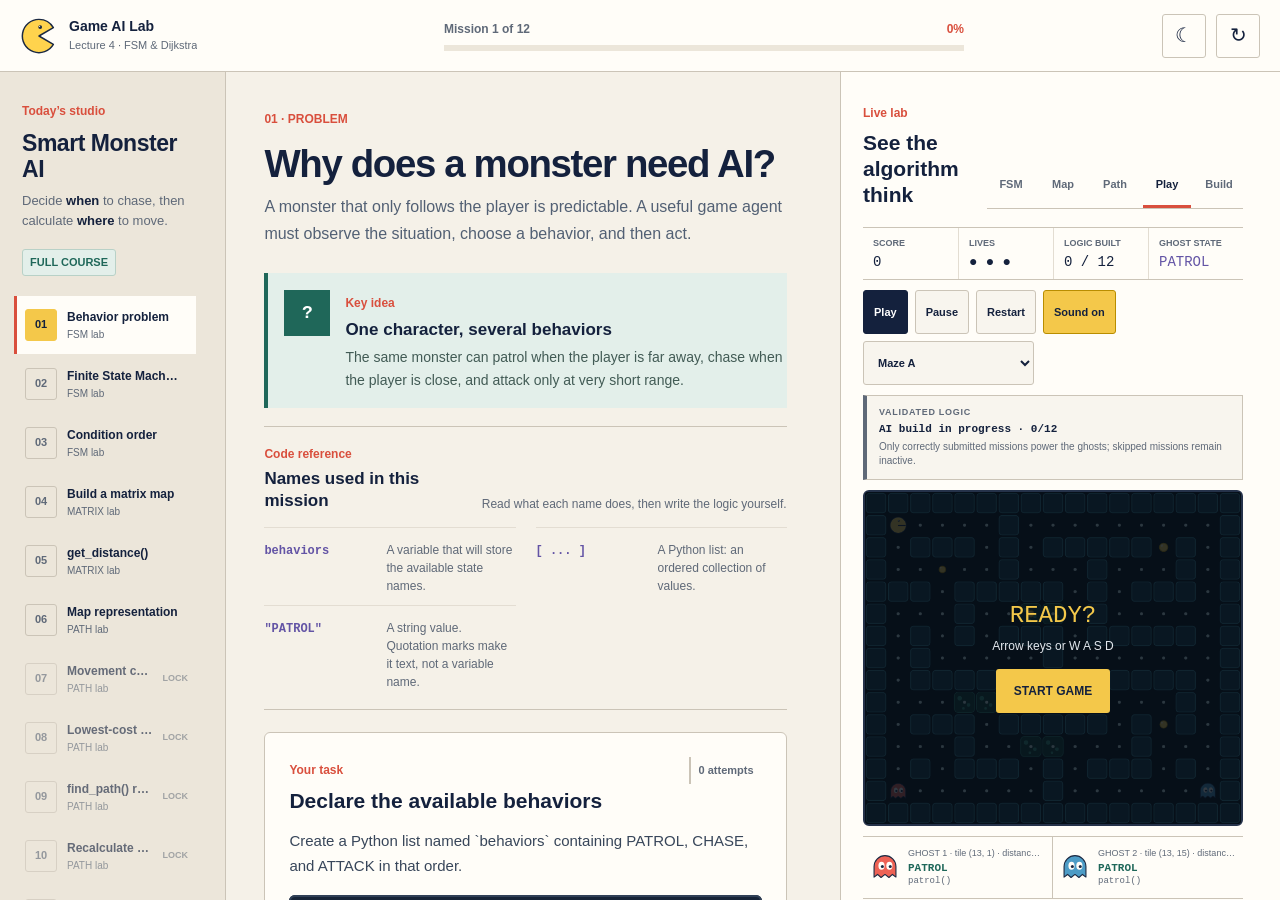
==== commit 4c65e36b: "Classic power pellets: random power coins, frightened ghosts, respawn 3-4 pellets per round become g" ====
--- a/index.html
+++ b/index.html
@@ -225,14 +225,14 @@
         </div>
         <div class="ghost-monitor" id="ghostMonitor"></div>
         <div class="ai-feature-list" id="aiFeatureList"></div>
-        <p class="game-note">The game runtime mirrors the validated Python logic: FSM chooses the state, CHASE calls Dijkstra, and <code>path[1]</code> becomes the ghost's next tile. Green slime tiles cost 2, so ghosts cross them at half speed — Pac-Man hops over them freely.</p>
+        <p class="game-note">The game runtime mirrors the validated Python logic: FSM chooses the state, CHASE calls Dijkstra, and <code>path[1]</code> becomes the ghost's next tile. Green slime tiles cost 2, so ghosts cross them at half speed — Pac-Man hops over them freely. Gold power coins appear at random: eat one and the ghosts turn blue and flee — catch them to send them back to their spawn for 200 points.</p>
       </section>
 
       <section id="buildLab" class="lab-view" role="tabpanel" aria-labelledby="buildTab" hidden>
         <div class="matrix-lab-head">
           <span class="card-label">Level designer</span>
           <h3>Design your own maze</h3>
-          <p>Pick a tool and drag on the grid. An automatic border wall surrounds the board, every open tile gets a pellet, slime slows ghosts to half speed, and coins are 50-point bonus pickups. A level only starts when both ghosts can reach Pac-Man.</p>
+          <p>Pick a tool and drag on the grid. An automatic border wall surrounds the board, every open tile gets a pellet, and slime slows ghosts to half speed. A few pellets become power coins at random — eat one and you can hunt the ghosts. A level only starts when both ghosts can reach Pac-Man.</p>
         </div>
         <div class="build-controls">
           <label class="build-size" for="buildSize">Size
@@ -245,7 +245,6 @@
           <button class="build-tool active" data-tool="wall"><i class="tool-chip chip-wall"></i>Wall</button>
           <button class="build-tool" data-tool="floor"><i class="tool-chip chip-floor"></i>Floor</button>
           <button class="build-tool" data-tool="slime"><i class="tool-chip chip-slime"></i>Slime</button>
-          <button class="build-tool" data-tool="coin"><i class="tool-chip chip-coin"></i>Coin</button>
           <button class="build-tool" data-tool="pacman"><img src="assets/maze-runner-open.svg" alt="">P</button>
           <button class="build-tool" data-tool="g1"><img src="assets/ghost-coral.svg" alt="">G1</button>
           <button class="build-tool" data-tool="g2"><img src="assets/ghost-blue.svg" alt="">G2</button>
--- a/styles.css
+++ b/styles.css
@@ -2049,3 +2049,71 @@
 .matrix-cell.coin.runner::after,
 .matrix-cell.coin.ghost::after { display: none; }
 :root[data-theme="dark"] .matrix-cell.coin { background: #050713; }
+
+/* Offline Python syntax highlighting (VS Code Dark+ palette) */
+.code-surface { position: relative; }
+.code-highlight {
+  position: absolute;
+  inset: 0;
+  margin: 0;
+  padding: 15px;
+  border: 2px solid transparent;
+  border-radius: var(--radius);
+  background: var(--code);
+  overflow: hidden;
+  pointer-events: none;
+  color: var(--code-text);
+  font: 14px/1.65 var(--font-code);
+  tab-size: 4;
+  white-space: pre-wrap;
+  overflow-wrap: break-word;
+}
+.code-highlight code {
+  display: block;
+  font: inherit;
+  white-space: inherit;
+  overflow-wrap: inherit;
+}
+.code-surface .code-input {
+  position: relative;
+  z-index: 1;
+  background: transparent;
+  color: transparent;
+  caret-color: var(--yellow);
+  overflow-wrap: break-word;
+}
+.code-surface .code-input::selection {
+  background: rgb(75 145 255 / 35%);
+  color: transparent;
+}
+.tok-comment { color: #6a9955; font-style: italic; }
+.tok-string { color: #ce9178; }
+.tok-number { color: #b5cea8; }
+.tok-keyword { color: #569cd6; }
+.tok-control { color: #c586c0; }
+.tok-constant { color: #569cd6; }
+.tok-caps { color: #4fc1ff; }
+.tok-builtin { color: #4ec9b0; }
+.tok-func { color: #dcdcaa; }
+.tok-op { color: #d4d4d4; }
+@media (max-width: 640px) {
+  .code-highlight { font-size: 13px; }
+}
+
+/* Show code exactly as typed: Cascadia Code ligatures merge != <= -> into single
+   glyphs, which confuses beginners — disable them everywhere code is displayed. */
+.code-input,
+.code-highlight,
+.code-prefix,
+.code-suggestions,
+.CodeMirror,
+code,
+pre,
+kbd {
+  font-variant-ligatures: none;
+  font-feature-settings: "liga" 0, "calt" 0, "dlig" 0;
+}
+
+/* Power mode HUD color */
+.ghost-reading[data-state="FRIGHTENED"] strong { color: #3646c8; }
+:root[data-theme="dark"] .ghost-reading[data-state="FRIGHTENED"] strong { color: #8fa0ff; }
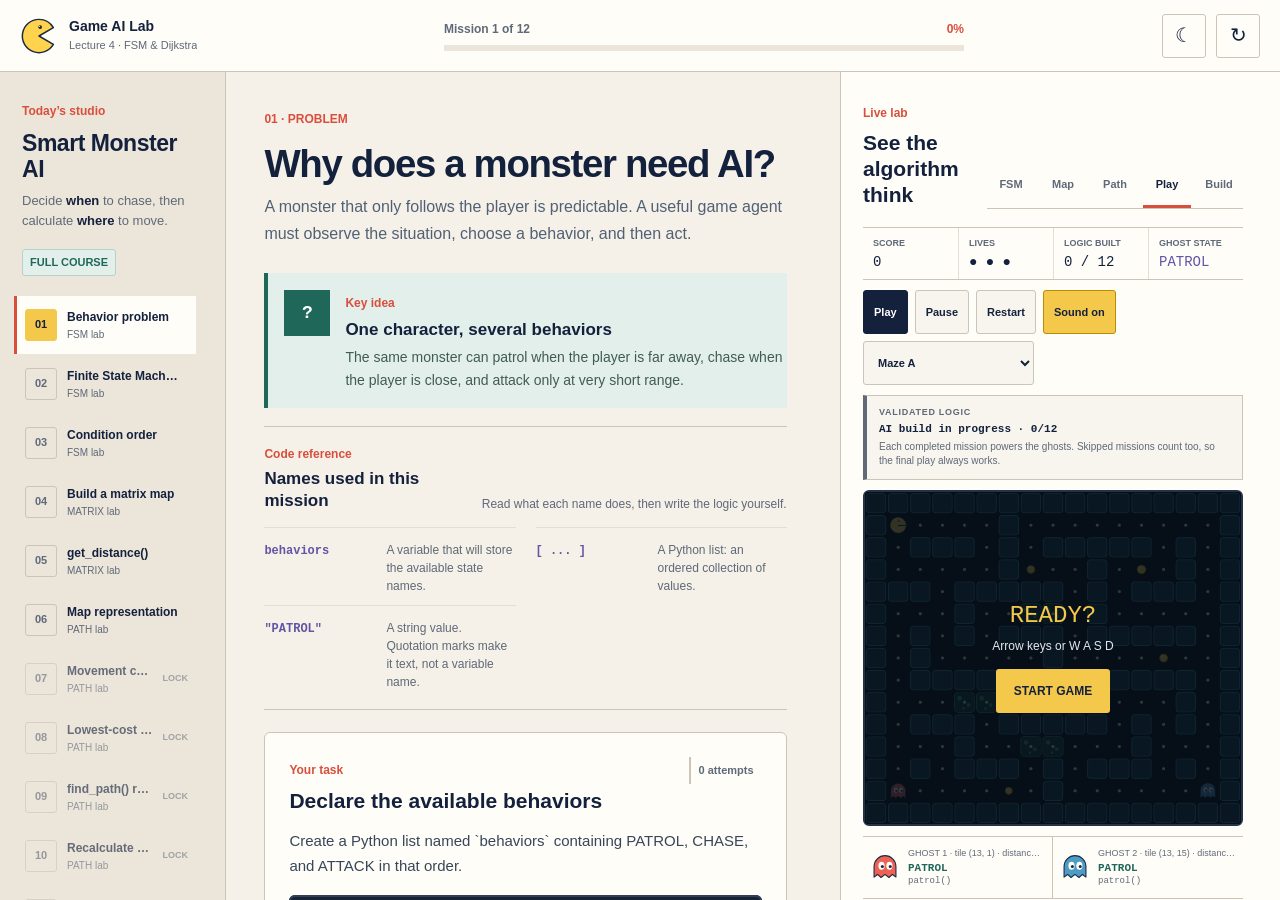
==== commit 3b52984d: "Skipped missions now power the game so the final play always works completedSet() no longer excludes" ====
--- a/index.html
+++ b/index.html
@@ -213,7 +213,7 @@
         <div class="runtime-status" id="runtimeStatus" data-ready="false" role="status">
           <span>VALIDATED LOGIC</span>
           <strong>AI build in progress</strong>
-          <small>Correctly submitted missions power the playable ghosts.</small>
+          <small>Every completed mission powers the ghosts — skipped missions count too.</small>
         </div>
         <div class="game-stage">
           <canvas id="gameCanvas" width="680" height="600" tabindex="0" aria-label="Playable Pac-Man game"></canvas>
